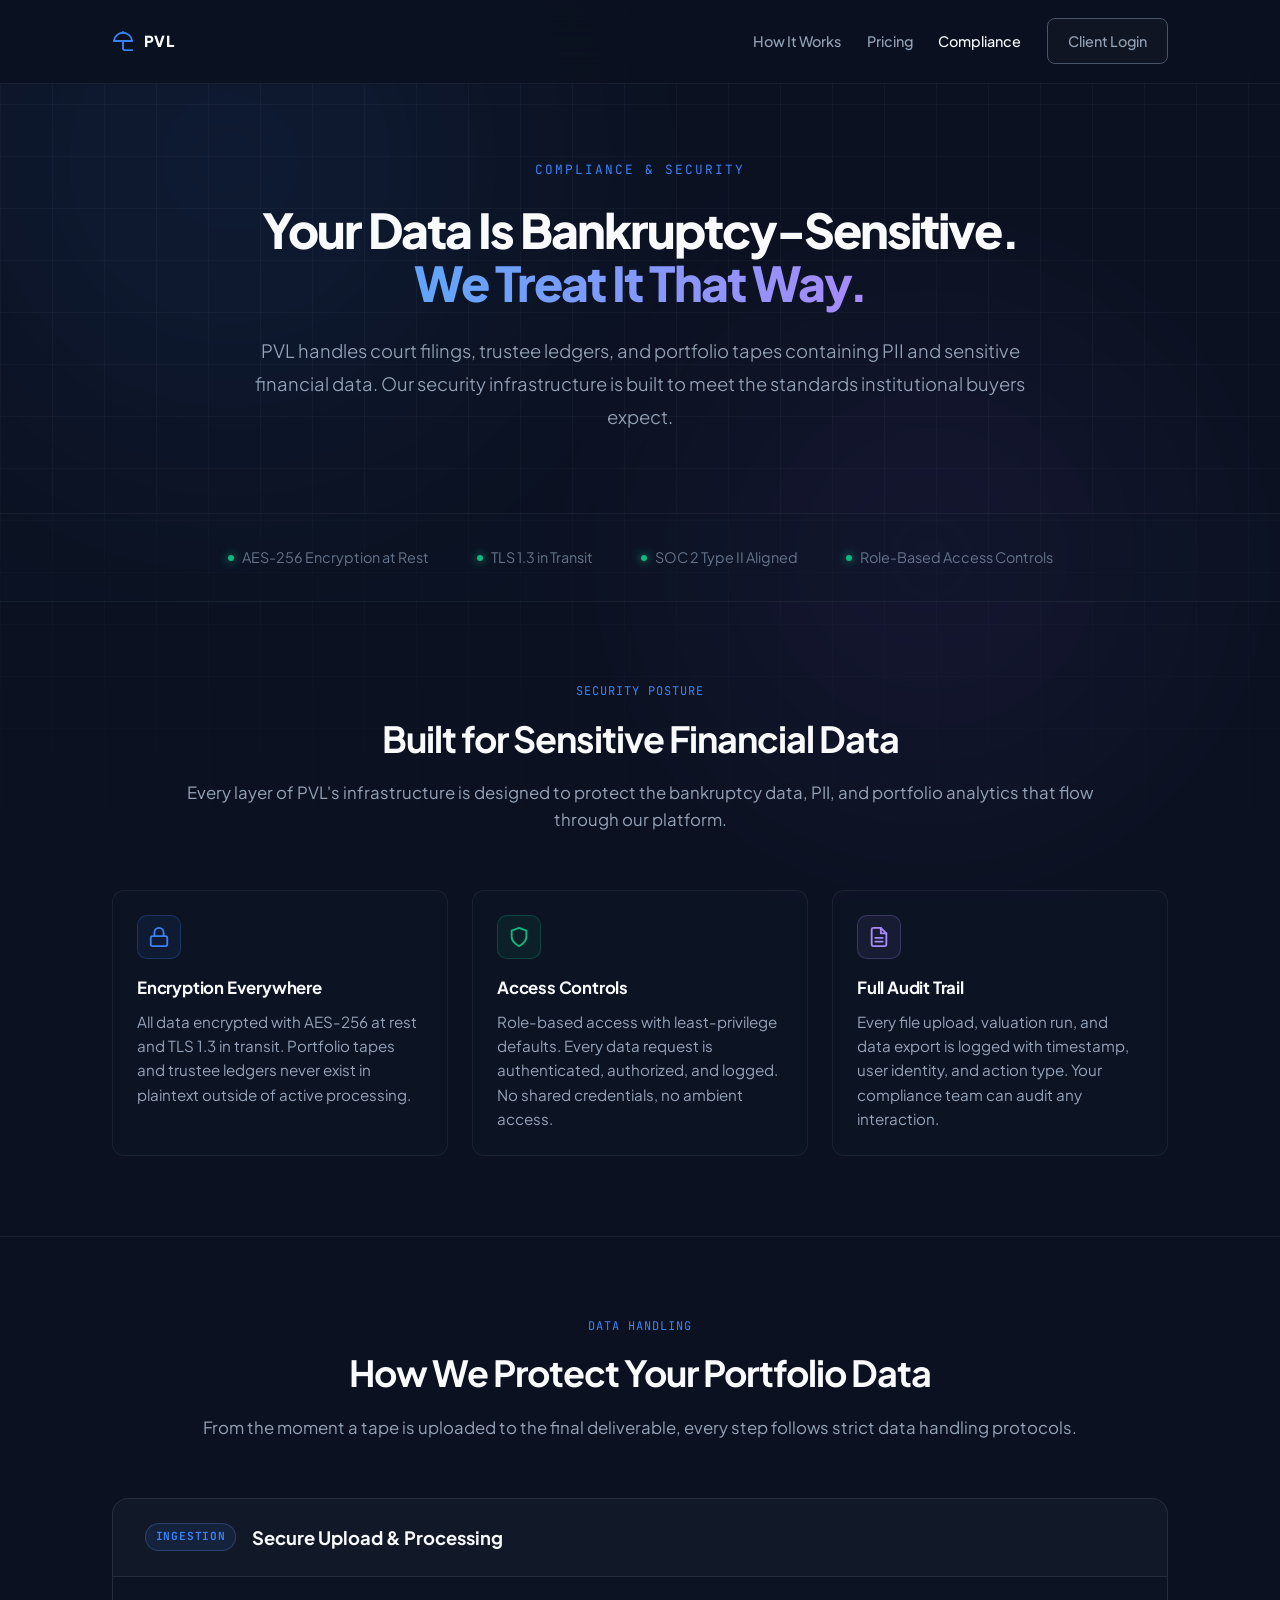
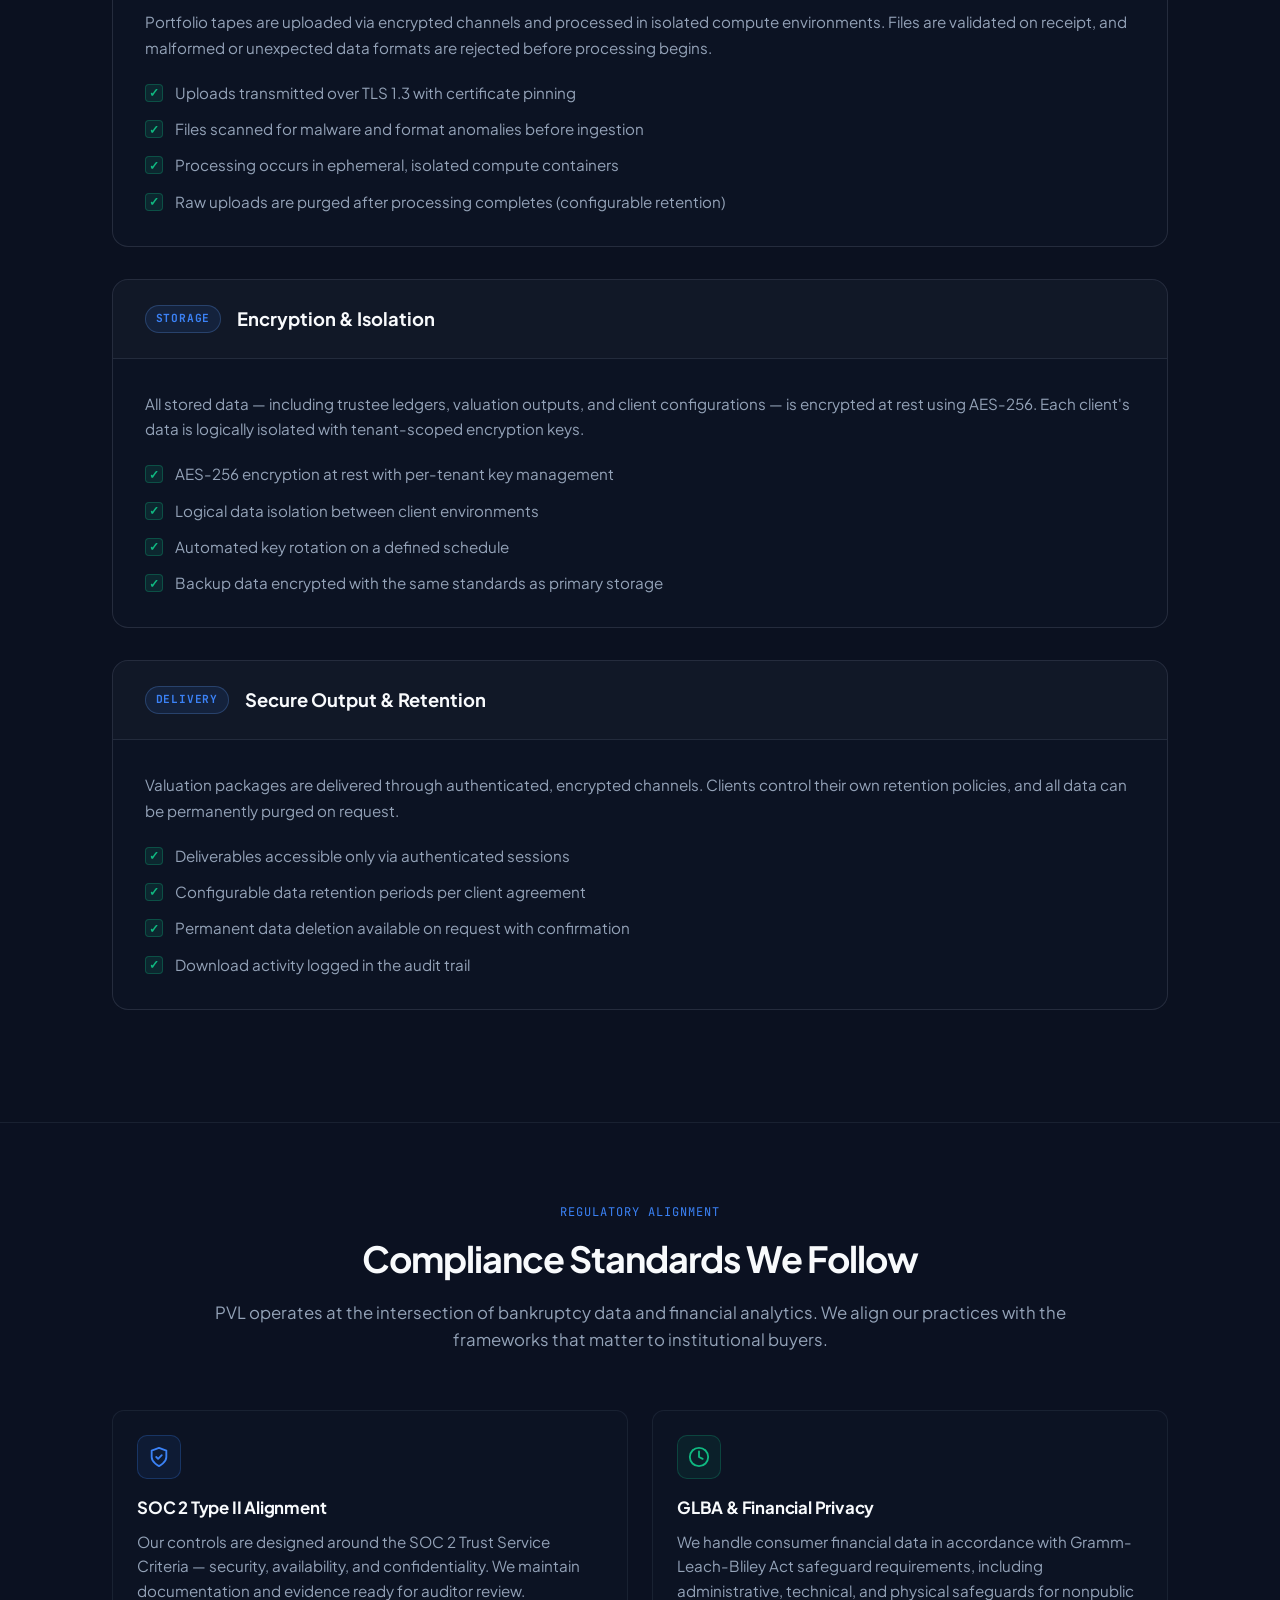
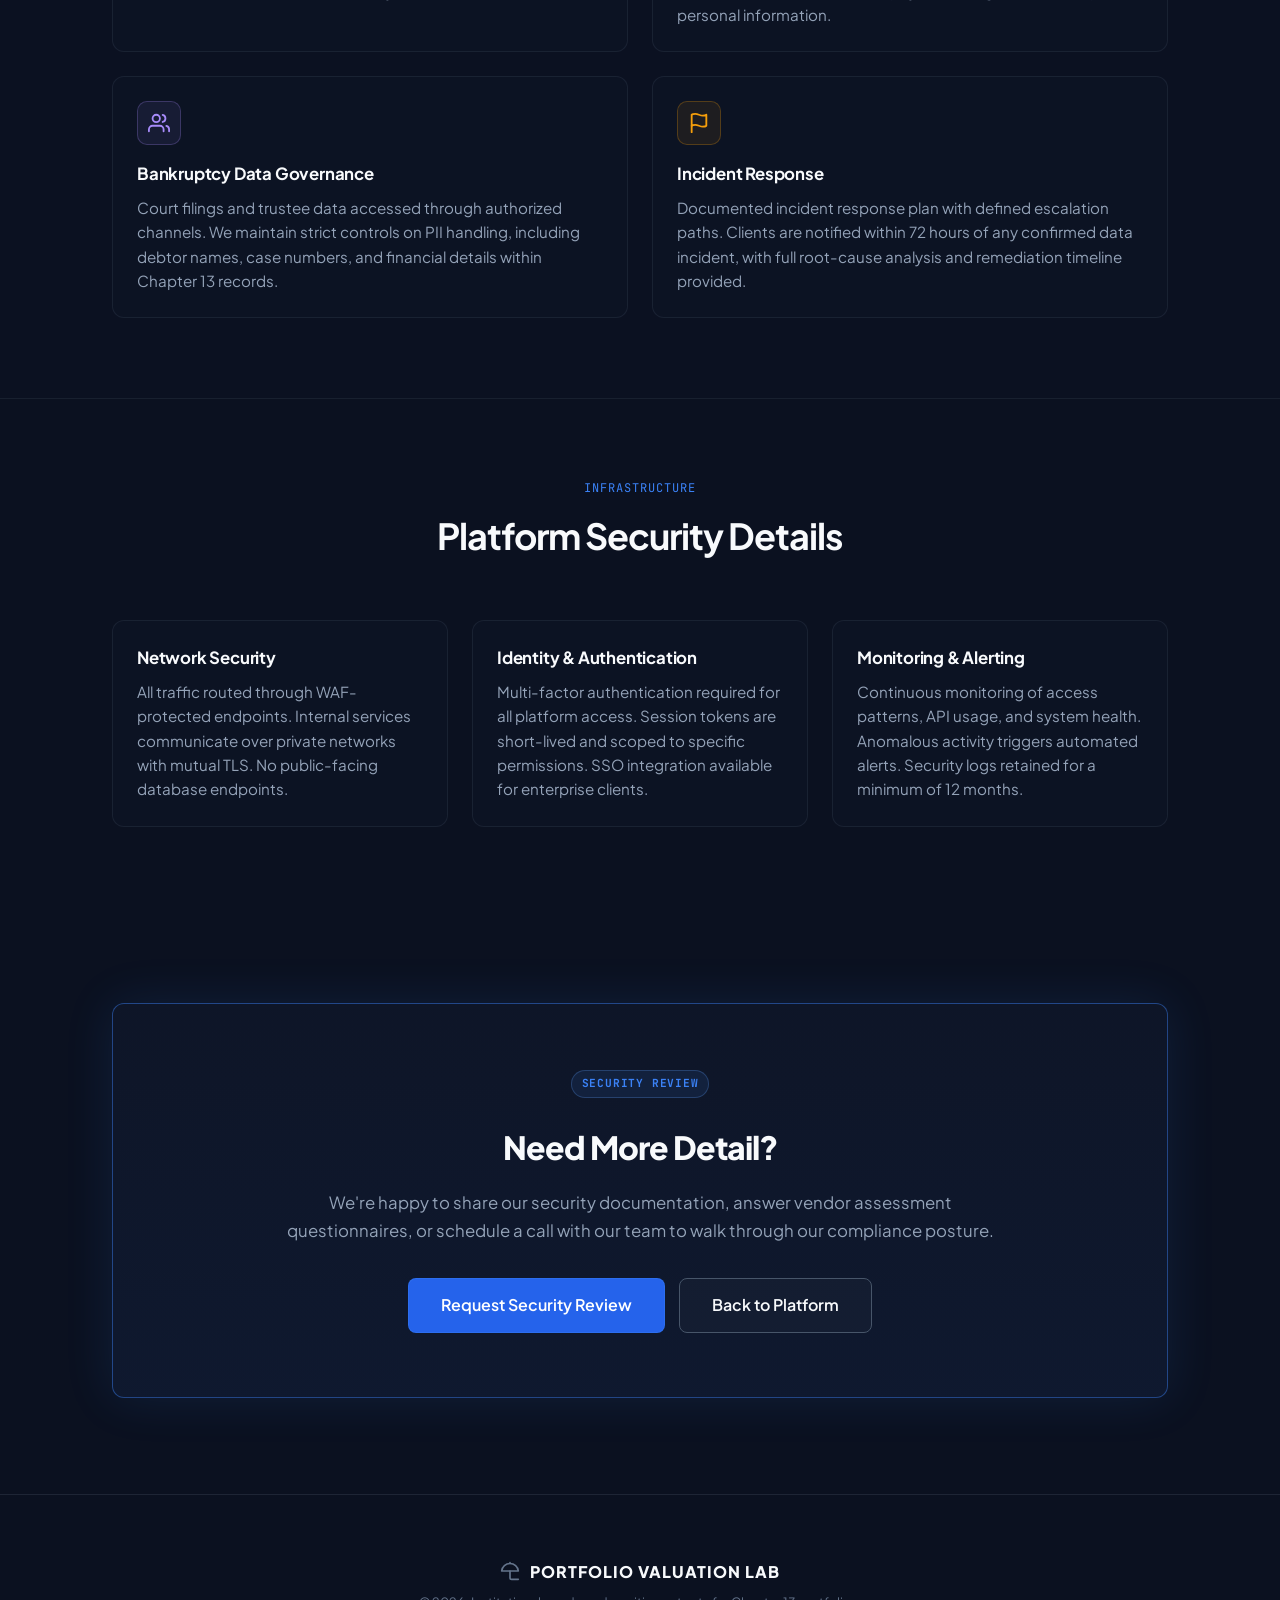
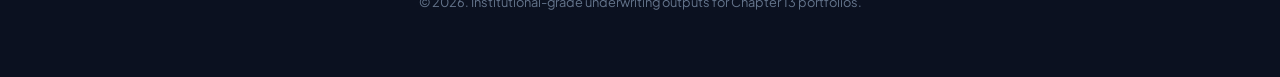
==== compliance.html @ bf508067 "Update hero to premium underwriting focus and add compliance page Rewrote hero language to emphasize" ====
<!DOCTYPE html>
<html lang="en">
<head>
  <meta charset="UTF-8" />
  <meta name="viewport" content="width=device-width, initial-scale=1.0" />
  <title>Compliance & Security | Portfolio Valuation Lab</title>
  <meta name="description" content="PVL's compliance and security practices — encryption, access controls, audit trails, and regulatory alignment for handling sensitive Chapter 13 bankruptcy data." />

  <link rel="icon" type="image/svg+xml" href="data:image/svg+xml,<svg xmlns='http://www.w3.org/2000/svg' viewBox='0 0 24 24' fill='none' stroke='%233B82F6' stroke-width='2' stroke-linecap='round' stroke-linejoin='round'><path d='M22 12a10.06 10.06 0 0 0-20 0Z'/><path d='M12 12v8a2 2 0 0 0 2 2H22'/><path d='M12 2v1'/></svg>">

  <link rel="preconnect" href="https://fonts.googleapis.com">
  <link rel="preconnect" href="https://fonts.gstatic.com" crossorigin>
  <link href="https://fonts.googleapis.com/css2?family=Plus+Jakarta+Sans:wght@300;400;500;600;700;800&family=JetBrains+Mono:wght@400;700&display=swap" rel="stylesheet">

  <style>
    :root {
      --bg-deep: #0B1120;
      --bg-surface: #0f172a;
      --bg-surface-2: #101b33;
      --border: #334155;
      --border-light: #475569;

      --text-main: #F8FAFC;
      --text-muted: #94A3B8;
      --text-dim: #64748B;

      --brand-blue: #2563EB;
      --brand-glow: #3B82F6;

      --check-green: #10B981;
      --amber: #F59E0B;
      --red: #EF4444;
      --violet: #A78BFA;
    }

    * { margin: 0; padding: 0; box-sizing: border-box; }
    html { scroll-behavior: smooth; }
    body {
      font-family: 'Plus Jakarta Sans', sans-serif;
      color: var(--text-main);
      line-height: 1.6;
      background-color: var(--bg-deep);
      -webkit-font-smoothing: antialiased;
      overflow-x: hidden;
    }

    .mono { font-family: 'JetBrains Mono', monospace; }
    .container { max-width: 1120px; margin: 0 auto; padding: 0 2rem; position: relative; }
    .muted { color: var(--text-muted); }
    .dim { color: var(--text-dim); }

    /* --- NEON CHROME BACKGROUND --- */
    .neon-bg-container {
      position: fixed;
      inset: 0;
      z-index: -1;
      overflow: hidden;
      pointer-events: none;
      background: var(--bg-deep);
    }
    .grid-overlay {
      position: absolute;
      inset: 0;
      background-image:
        linear-gradient(rgba(255, 255, 255, 0.03) 1px, transparent 1px),
        linear-gradient(90deg, rgba(255, 255, 255, 0.03) 1px, transparent 1px);
      background-size: 52px 52px;
      mask-image: linear-gradient(to bottom, black 45%, transparent 100%);
    }
    .neon-glow-1 {
      position: absolute;
      left: 18%;
      top: 18%;
      height: 54rem;
      width: 54rem;
      transform: translate(-50%, -50%);
      border-radius: 100%;
      filter: blur(120px);
      opacity: 0.12;
      background: radial-gradient(circle, #3B82F6, transparent 70%);
    }
    .neon-glow-2 {
      position: absolute;
      right: 10%;
      top: 62%;
      height: 46rem;
      width: 46rem;
      transform: translate(20%, -50%);
      border-radius: 100%;
      filter: blur(110px);
      opacity: 0.10;
      background: radial-gradient(circle, #8B5CF6, transparent 70%);
    }

    /* --- NAV --- */
    nav {
      position: fixed;
      top: 0;
      width: 100%;
      background: rgba(11, 17, 32, 0.95);
      backdrop-filter: blur(20px);
      z-index: 1000;
      padding: 1.15rem 0;
      border-bottom: 1px solid rgba(255,255,255,0.06);
    }
    .nav-flex { display: flex; justify-content: space-between; align-items: center; gap: 1.5rem; }
    .logo {
      font-weight: 800;
      font-size: 0.95rem;
      letter-spacing: 0.5px;
      text-transform: uppercase;
      color: var(--text-main);
      display: flex;
      align-items: center;
      gap: 0.6rem;
      text-decoration: none;
    }
    .logo svg { stroke: var(--brand-glow); width: 22px; height: 22px; }

    .pill {
      font-size: 0.7rem;
      font-weight: 700;
      letter-spacing: 0.8px;
      text-transform: uppercase;
      padding: 0.25rem 0.6rem;
      border-radius: 999px;
      border: 1px solid rgba(96,165,250,0.25);
      background: rgba(59,130,246,0.10);
      color: var(--brand-glow);
      font-family: 'JetBrains Mono', monospace;
    }
    .nav-links { display: flex; gap: 1.6rem; align-items: center; }
    .nav-links a {
      text-decoration: none;
      color: var(--text-muted);
      font-weight: 500;
      font-size: 0.9rem;
      transition: 0.2s;
    }
    .nav-links a:hover { color: var(--text-main); }
    .nav-links a.active { color: var(--text-main); }

    .mobile-menu-btn {
      display: none;
      background: none;
      border: none;
      color: var(--text-main);
      cursor: pointer;
      padding: 0.5rem;
    }

    .btn-outline, .btn-primary {
      padding: 0.65rem 1.25rem;
      border-radius: 8px;
      text-decoration: none;
      font-weight: 600;
      font-size: 0.85rem;
      transition: 0.25s ease;
      display: inline-flex;
      align-items: center;
      gap: 0.6rem;
      white-space: nowrap;
    }
    .btn-outline {
      border: 1px solid var(--border-light);
      color: var(--text-main);
      background: rgba(255,255,255,0.02);
    }
    .btn-outline:hover {
      border-color: var(--brand-blue);
      background: rgba(59, 130, 246, 0.10);
      box-shadow: 0 0 0 4px rgba(59,130,246,0.06);
    }
    .btn-primary {
      background: linear-gradient(to right, var(--brand-blue), #2563EB);
      color: white;
      border: 1px solid rgba(59,130,246,0.35);
    }
    .btn-primary:hover {
      box-shadow: 0 0 24px rgba(59, 130, 246, 0.25);
      transform: translateY(-1px);
    }

    /* --- PAGE HERO --- */
    .page-hero {
      padding: 10rem 0 5rem;
      text-align: center;
    }
    .page-hero h1 {
      font-size: 3rem;
      font-weight: 800;
      letter-spacing: -2px;
      line-height: 1.1;
      margin-bottom: 1.5rem;
      color: var(--text-main);
    }
    .page-hero h1 span {
      background: linear-gradient(to right, #60A5FA, #A78BFA);
      -webkit-background-clip: text;
      -webkit-text-fill-color: transparent;
    }
    .page-hero p {
      font-size: 1.15rem;
      color: var(--text-muted);
      max-width: 62ch;
      margin: 0 auto;
      font-weight: 350;
      line-height: 1.8;
    }

    /* --- SECTIONS --- */
    section { padding: 5rem 0; }
    .section-header { text-align: center; margin-bottom: 3.5rem; }
    .section-header h2 {
      font-size: 2.25rem;
      font-weight: 700;
      letter-spacing: -1px;
      margin-bottom: 0.8rem;
      color: var(--text-main);
    }
    .subtitle { color: var(--text-muted); font-size: 1.05rem; max-width: 78ch; margin: 0 auto; }

    .grid-3 { display: grid; grid-template-columns: repeat(3, 1fr); gap: 1.5rem; }
    .grid-2 { display: grid; grid-template-columns: repeat(2, 1fr); gap: 1.5rem; }

    .card {
      background: rgba(15, 23, 42, 0.4);
      border: 1px solid rgba(148,163,184,0.1);
      border-radius: 12px;
      padding: 1.5rem;
      transition: all 0.3s cubic-bezier(0.4, 0, 0.2, 1);
    }
    .card:hover {
      transform: translateY(-4px);
      background: rgba(15, 23, 42, 0.8);
      border-color: rgba(96,165,250,0.5);
      box-shadow: 0 0 0 1px rgba(96,165,250,0.1), 0 20px 40px -15px rgba(0,0,0,0.7);
    }
    .card h3 {
      font-size: 1.05rem;
      font-weight: 700;
      letter-spacing: -0.2px;
      margin-bottom: 0.5rem;
    }
    .card p { color: var(--text-muted); font-size: 0.95rem; }

    .card-icon {
      width: 44px;
      height: 44px;
      border-radius: 10px;
      display: inline-flex;
      align-items: center;
      justify-content: center;
      margin-bottom: 1rem;
      border: 1px solid rgba(59,130,246,0.25);
      background: rgba(59,130,246,0.08);
      color: var(--brand-glow);
    }
    .card-icon.green {
      border-color: rgba(16,185,129,0.25);
      background: rgba(16,185,129,0.08);
      color: var(--check-green);
    }
    .card-icon.violet {
      border-color: rgba(167,139,250,0.25);
      background: rgba(167,139,250,0.08);
      color: var(--violet);
    }
    .card-icon.amber {
      border-color: rgba(245,158,11,0.25);
      background: rgba(245,158,11,0.08);
      color: var(--amber);
    }

    /* --- DETAIL SECTIONS --- */
    .detail-block {
      border: 1px solid rgba(148,163,184,0.18);
      border-radius: 16px;
      overflow: hidden;
      background: rgba(15,23,42,0.40);
      margin-bottom: 2rem;
    }
    .detail-header {
      padding: 1.5rem 2rem;
      border-bottom: 1px solid rgba(148,163,184,0.14);
      background: rgba(255,255,255,0.02);
      display: flex;
      align-items: center;
      gap: 1rem;
    }
    .detail-header h3 {
      font-size: 1.15rem;
      font-weight: 700;
    }
    .detail-body {
      padding: 2rem;
    }
    .detail-body p {
      color: var(--text-muted);
      font-size: 0.95rem;
      line-height: 1.7;
      margin-bottom: 1.25rem;
    }
    .detail-body p:last-child { margin-bottom: 0; }

    .checklist {
      list-style: none;
      display: grid;
      gap: 0.75rem;
    }
    .checklist li {
      display: flex;
      gap: 0.75rem;
      align-items: flex-start;
      color: var(--text-muted);
      font-size: 0.95rem;
      line-height: 1.6;
    }
    .tick {
      width: 18px; height: 18px; border-radius: 4px;
      background: rgba(16,185,129,0.12);
      border: 1px solid rgba(16,185,129,0.28);
      color: var(--check-green);
      display: inline-flex; align-items: center; justify-content: center;
      font-weight: 900;
      flex: 0 0 auto;
      margin-top: 3px;
      font-size: 0.75rem;
    }

    /* --- CTA BANNER --- */
    .cta-banner {
      text-align: center;
      padding: 4rem 2rem;
      background: linear-gradient(to bottom, rgba(15,23,42,0.8), rgba(16,27,51,0.8));
      border: 1px solid rgba(59,130,246,0.45);
      border-radius: 12px;
      box-shadow: 0 0 50px rgba(59, 130, 246, 0.12);
    }
    .cta-banner h2 {
      font-size: 2rem;
      font-weight: 800;
      letter-spacing: -1px;
      margin-bottom: 1rem;
    }
    .cta-banner p {
      color: var(--text-muted);
      max-width: 60ch;
      margin: 0 auto 2rem;
      font-size: 1.05rem;
      line-height: 1.7;
    }

    /* --- FOOTER --- */
    footer {
      padding: 4rem 0;
      text-align: center;
      border-top: 1px solid rgba(148,163,184,0.14);
      color: var(--text-dim);
    }

    /* --- RESPONSIVE --- */
    @media (max-width: 980px) {
      .mobile-menu-btn { display: block; }
      .nav-links {
        display: none;
        position: absolute;
        top: 100%;
        left: 0;
        width: 100%;
        background: rgba(11, 17, 32, 0.98);
        backdrop-filter: blur(20px);
        border-bottom: 1px solid rgba(255,255,255,0.06);
        flex-direction: column;
        padding: 1.5rem 2rem;
        gap: 1.5rem;
        align-items: flex-start;
      }
      .nav-links.active { display: flex; }
      .grid-3 { grid-template-columns: 1fr; }
      .grid-2 { grid-template-columns: 1fr; }
    }

    @media (max-width: 600px) {
      .page-hero { padding-top: 8.5rem; }
      .page-hero h1 { font-size: 2.25rem; }
      .container { padding: 0 1.5rem; }
      .detail-body { padding: 1.5rem; }
      .detail-header { padding: 1.25rem 1.5rem; }
    }
  </style>
</head>

<body>
  <div class="neon-bg-container">
    <div class="grid-overlay"></div>
    <div class="neon-glow-1"></div>
    <div class="neon-glow-2"></div>
  </div>

  <nav>
    <div class="container nav-flex">
      <a href="index.html" class="logo">
        <svg xmlns="http://www.w3.org/2000/svg" width="24" height="24" viewBox="0 0 24 24" fill="none" stroke="currentColor" stroke-width="2" stroke-linecap="round" stroke-linejoin="round"><path d="M22 12a10.06 10.06 0 0 0-20 0Z"/><path d="M12 12v8a2 2 0 0 0 2 2H22"/><path d="M12 2v1"/></svg>
        PVL
      </a>

      <button class="mobile-menu-btn" aria-label="Toggle menu">
        <svg xmlns="http://www.w3.org/2000/svg" width="24" height="24" viewBox="0 0 24 24" fill="none" stroke="currentColor" stroke-width="2" stroke-linecap="round" stroke-linejoin="round"><line x1="3" y1="12" x2="21" y2="12"></line><line x1="3" y1="6" x2="21" y2="6"></line><line x1="3" y1="18" x2="21" y2="18"></line></svg>
      </button>

      <div class="nav-links">
        <a href="index.html#how">How It Works</a>
        <a href="index.html#pricing">Pricing</a>
        <a href="compliance.html" class="active">Compliance</a>
        <a href="#" class="btn-outline">Client Login</a>
      </div>
    </div>
  </nav>

  <section class="page-hero">
    <div class="container">
      <div class="mono" style="color: var(--brand-glow); font-size: 0.8rem; letter-spacing: 2px; margin-bottom: 1.5rem; text-transform: uppercase;">
        Compliance & Security
      </div>
      <h1>Your Data Is Bankruptcy-Sensitive.<br><span>We Treat It That Way.</span></h1>
      <p>
        PVL handles court filings, trustee ledgers, and portfolio tapes containing PII and sensitive financial data. Our security infrastructure is built to meet the standards institutional buyers expect.
      </p>
    </div>
  </section>

  <div style="border-top: 1px solid rgba(255,255,255,0.05); border-bottom: 1px solid rgba(255,255,255,0.05); background: rgba(15,23,42,0.3); padding: 2rem 0;">
    <div class="container" style="display: flex; justify-content: center; gap: 3rem; flex-wrap: wrap; color: var(--text-dim); font-size: 0.9rem;">
      <div style="display: inline-flex; gap: 0.5rem; align-items: center;">
        <div style="width:6px;height:6px;border-radius:50%;background:var(--check-green);box-shadow:0 0 10px var(--check-green);"></div>
        AES-256 Encryption at Rest
      </div>
      <div style="display: inline-flex; gap: 0.5rem; align-items: center;">
        <div style="width:6px;height:6px;border-radius:50%;background:var(--check-green);box-shadow:0 0 10px var(--check-green);"></div>
        TLS 1.3 in Transit
      </div>
      <div style="display: inline-flex; gap: 0.5rem; align-items: center;">
        <div style="width:6px;height:6px;border-radius:50%;background:var(--check-green);box-shadow:0 0 10px var(--check-green);"></div>
        SOC 2 Type II Aligned
      </div>
      <div style="display: inline-flex; gap: 0.5rem; align-items: center;">
        <div style="width:6px;height:6px;border-radius:50%;background:var(--check-green);box-shadow:0 0 10px var(--check-green);"></div>
        Role-Based Access Controls
      </div>
    </div>
  </div>

  <!-- Security Overview Cards -->
  <section id="overview">
    <div class="container">
      <div class="section-header">
        <div class="mono" style="color:var(--brand-glow); font-size:0.75rem; text-transform:uppercase; letter-spacing:1px; margin-bottom:0.5rem;">Security Posture</div>
        <h2>Built for Sensitive Financial Data</h2>
        <p class="subtitle">Every layer of PVL's infrastructure is designed to protect the bankruptcy data, PII, and portfolio analytics that flow through our platform.</p>
      </div>

      <div class="grid-3">
        <div class="card">
          <div class="card-icon">
            <svg xmlns="http://www.w3.org/2000/svg" width="22" height="22" viewBox="0 0 24 24" fill="none" stroke="currentColor" stroke-width="2" stroke-linecap="round" stroke-linejoin="round"><rect x="3" y="11" width="18" height="11" rx="2" ry="2"></rect><path d="M7 11V7a5 5 0 0 1 10 0v4"></path></svg>
          </div>
          <h3>Encryption Everywhere</h3>
          <p>All data encrypted with AES-256 at rest and TLS 1.3 in transit. Portfolio tapes and trustee ledgers never exist in plaintext outside of active processing.</p>
        </div>

        <div class="card">
          <div class="card-icon green">
            <svg xmlns="http://www.w3.org/2000/svg" width="22" height="22" viewBox="0 0 24 24" fill="none" stroke="currentColor" stroke-width="2" stroke-linecap="round" stroke-linejoin="round"><path d="M12 22s8-4 8-10V5l-8-3-8 3v7c0 6 8 10 8 10z"></path></svg>
          </div>
          <h3>Access Controls</h3>
          <p>Role-based access with least-privilege defaults. Every data request is authenticated, authorized, and logged. No shared credentials, no ambient access.</p>
        </div>

        <div class="card">
          <div class="card-icon violet">
            <svg xmlns="http://www.w3.org/2000/svg" width="22" height="22" viewBox="0 0 24 24" fill="none" stroke="currentColor" stroke-width="2" stroke-linecap="round" stroke-linejoin="round"><path d="M14 2H6a2 2 0 0 0-2 2v16a2 2 0 0 0 2 2h12a2 2 0 0 0 2-2V8z"></path><polyline points="14 2 14 8 20 8"></polyline><line x1="16" y1="13" x2="8" y2="13"></line><line x1="16" y1="17" x2="8" y2="17"></line></svg>
          </div>
          <h3>Full Audit Trail</h3>
          <p>Every file upload, valuation run, and data export is logged with timestamp, user identity, and action type. Your compliance team can audit any interaction.</p>
        </div>
      </div>
    </div>
  </section>

  <!-- Data Handling -->
  <section id="data-handling" style="border-top: 1px solid rgba(148,163,184,0.1);">
    <div class="container">
      <div class="section-header">
        <div class="mono" style="color:var(--brand-glow); font-size:0.75rem; text-transform:uppercase; letter-spacing:1px; margin-bottom:0.5rem;">Data Handling</div>
        <h2>How We Protect Your Portfolio Data</h2>
        <p class="subtitle">From the moment a tape is uploaded to the final deliverable, every step follows strict data handling protocols.</p>
      </div>

      <div class="detail-block">
        <div class="detail-header">
          <span class="pill">Ingestion</span>
          <h3>Secure Upload & Processing</h3>
        </div>
        <div class="detail-body">
          <p>Portfolio tapes are uploaded via encrypted channels and processed in isolated compute environments. Files are validated on receipt, and malformed or unexpected data formats are rejected before processing begins.</p>
          <ul class="checklist">
            <li><span class="tick">&#10003;</span> Uploads transmitted over TLS 1.3 with certificate pinning</li>
            <li><span class="tick">&#10003;</span> Files scanned for malware and format anomalies before ingestion</li>
            <li><span class="tick">&#10003;</span> Processing occurs in ephemeral, isolated compute containers</li>
            <li><span class="tick">&#10003;</span> Raw uploads are purged after processing completes (configurable retention)</li>
          </ul>
        </div>
      </div>

      <div class="detail-block">
        <div class="detail-header">
          <span class="pill">Storage</span>
          <h3>Encryption & Isolation</h3>
        </div>
        <div class="detail-body">
          <p>All stored data — including trustee ledgers, valuation outputs, and client configurations — is encrypted at rest using AES-256. Each client's data is logically isolated with tenant-scoped encryption keys.</p>
          <ul class="checklist">
            <li><span class="tick">&#10003;</span> AES-256 encryption at rest with per-tenant key management</li>
            <li><span class="tick">&#10003;</span> Logical data isolation between client environments</li>
            <li><span class="tick">&#10003;</span> Automated key rotation on a defined schedule</li>
            <li><span class="tick">&#10003;</span> Backup data encrypted with the same standards as primary storage</li>
          </ul>
        </div>
      </div>

      <div class="detail-block">
        <div class="detail-header">
          <span class="pill">Delivery</span>
          <h3>Secure Output & Retention</h3>
        </div>
        <div class="detail-body">
          <p>Valuation packages are delivered through authenticated, encrypted channels. Clients control their own retention policies, and all data can be permanently purged on request.</p>
          <ul class="checklist">
            <li><span class="tick">&#10003;</span> Deliverables accessible only via authenticated sessions</li>
            <li><span class="tick">&#10003;</span> Configurable data retention periods per client agreement</li>
            <li><span class="tick">&#10003;</span> Permanent data deletion available on request with confirmation</li>
            <li><span class="tick">&#10003;</span> Download activity logged in the audit trail</li>
          </ul>
        </div>
      </div>
    </div>
  </section>

  <!-- Regulatory Compliance -->
  <section id="regulatory" style="border-top: 1px solid rgba(148,163,184,0.1); background: rgba(15,23,42,0.2);">
    <div class="container">
      <div class="section-header">
        <div class="mono" style="color:var(--brand-glow); font-size:0.75rem; text-transform:uppercase; letter-spacing:1px; margin-bottom:0.5rem;">Regulatory Alignment</div>
        <h2>Compliance Standards We Follow</h2>
        <p class="subtitle">PVL operates at the intersection of bankruptcy data and financial analytics. We align our practices with the frameworks that matter to institutional buyers.</p>
      </div>

      <div class="grid-2">
        <div class="card">
          <div class="card-icon">
            <svg xmlns="http://www.w3.org/2000/svg" width="22" height="22" viewBox="0 0 24 24" fill="none" stroke="currentColor" stroke-width="2" stroke-linecap="round" stroke-linejoin="round"><path d="M12 22s8-4 8-10V5l-8-3-8 3v7c0 6 8 10 8 10z"></path><polyline points="9 12 11 14 15 10"></polyline></svg>
          </div>
          <h3>SOC 2 Type II Alignment</h3>
          <p>Our controls are designed around the SOC 2 Trust Service Criteria — security, availability, and confidentiality. We maintain documentation and evidence ready for auditor review.</p>
        </div>

        <div class="card">
          <div class="card-icon green">
            <svg xmlns="http://www.w3.org/2000/svg" width="22" height="22" viewBox="0 0 24 24" fill="none" stroke="currentColor" stroke-width="2" stroke-linecap="round" stroke-linejoin="round"><circle cx="12" cy="12" r="10"></circle><path d="M12 6v6l4 2"></path></svg>
          </div>
          <h3>GLBA & Financial Privacy</h3>
          <p>We handle consumer financial data in accordance with Gramm-Leach-Bliley Act safeguard requirements, including administrative, technical, and physical safeguards for nonpublic personal information.</p>
        </div>

        <div class="card">
          <div class="card-icon violet">
            <svg xmlns="http://www.w3.org/2000/svg" width="22" height="22" viewBox="0 0 24 24" fill="none" stroke="currentColor" stroke-width="2" stroke-linecap="round" stroke-linejoin="round"><path d="M17 21v-2a4 4 0 0 0-4-4H5a4 4 0 0 0-4 4v2"></path><circle cx="9" cy="7" r="4"></circle><path d="M23 21v-2a4 4 0 0 0-3-3.87"></path><path d="M16 3.13a4 4 0 0 1 0 7.75"></path></svg>
          </div>
          <h3>Bankruptcy Data Governance</h3>
          <p>Court filings and trustee data accessed through authorized channels. We maintain strict controls on PII handling, including debtor names, case numbers, and financial details within Chapter 13 records.</p>
        </div>

        <div class="card">
          <div class="card-icon amber">
            <svg xmlns="http://www.w3.org/2000/svg" width="22" height="22" viewBox="0 0 24 24" fill="none" stroke="currentColor" stroke-width="2" stroke-linecap="round" stroke-linejoin="round"><path d="M4 15s1-1 4-1 5 2 8 2 4-1 4-1V3s-1 1-4 1-5-2-8-2-4 1-4 1z"></path><line x1="4" y1="22" x2="4" y2="15"></line></svg>
          </div>
          <h3>Incident Response</h3>
          <p>Documented incident response plan with defined escalation paths. Clients are notified within 72 hours of any confirmed data incident, with full root-cause analysis and remediation timeline provided.</p>
        </div>
      </div>
    </div>
  </section>

  <!-- Infrastructure -->
  <section id="infrastructure" style="border-top: 1px solid rgba(148,163,184,0.1);">
    <div class="container">
      <div class="section-header">
        <div class="mono" style="color:var(--brand-glow); font-size:0.75rem; text-transform:uppercase; letter-spacing:1px; margin-bottom:0.5rem;">Infrastructure</div>
        <h2>Platform Security Details</h2>
      </div>

      <div class="grid-3">
        <div class="card">
          <h3>Network Security</h3>
          <p>All traffic routed through WAF-protected endpoints. Internal services communicate over private networks with mutual TLS. No public-facing database endpoints.</p>
        </div>

        <div class="card">
          <h3>Identity & Authentication</h3>
          <p>Multi-factor authentication required for all platform access. Session tokens are short-lived and scoped to specific permissions. SSO integration available for enterprise clients.</p>
        </div>

        <div class="card">
          <h3>Monitoring & Alerting</h3>
          <p>Continuous monitoring of access patterns, API usage, and system health. Anomalous activity triggers automated alerts. Security logs retained for a minimum of 12 months.</p>
        </div>
      </div>
    </div>
  </section>

  <!-- CTA -->
  <section style="padding: 6rem 0;">
    <div class="container">
      <div class="cta-banner">
        <div class="pill" style="display:inline-block; margin-bottom:1.5rem;">Security Review</div>
        <h2>Need More Detail?</h2>
        <p>
          We're happy to share our security documentation, answer vendor assessment questionnaires, or schedule a call with our team to walk through our compliance posture.
        </p>
        <div style="display:flex; gap:0.9rem; justify-content:center; flex-wrap:wrap;">
          <a href="index.html#pilot" class="btn-primary" style="padding: 0.85rem 2rem; font-size: 1rem;">Request Security Review</a>
          <a href="index.html" class="btn-outline" style="padding: 0.85rem 2rem; font-size: 1rem;">Back to Platform</a>
        </div>
      </div>
    </div>
  </section>

  <footer>
    <div class="container">
      <div style="display:flex; justify-content:center; align-items:center; gap:0.6rem; color:var(--text-main); font-weight:800; text-transform:uppercase; letter-spacing:1px; margin-bottom:0.5rem;">
        <svg xmlns="http://www.w3.org/2000/svg" width="20" height="20" viewBox="0 0 24 24" fill="none" stroke="currentColor" stroke-width="2" stroke-linecap="round" stroke-linejoin="round" style="stroke:var(--text-dim);"><path d="M22 12a10.06 10.06 0 0 0-20 0Z"/><path d="M12 12v8a2 2 0 0 0 2 2H22"/><path d="M12 2v1"/></svg>
        Portfolio Valuation Lab
      </div>
      <p style="margin-top:0.5rem; font-size:0.8rem;">
        &copy; 2026. Institutional-grade underwriting outputs for Chapter 13 portfolios.
      </p>
    </div>
  </footer>

  <script>
    const menuBtn = document.querySelector('.mobile-menu-btn');
    const navLinks = document.querySelector('.nav-links');

    menuBtn.addEventListener('click', () => {
      navLinks.classList.toggle('active');
    });

    document.querySelectorAll('.nav-links a').forEach(link => {
      link.addEventListener('click', () => {
        navLinks.classList.remove('active');
      });
    });
  </script>
</body>
</html>
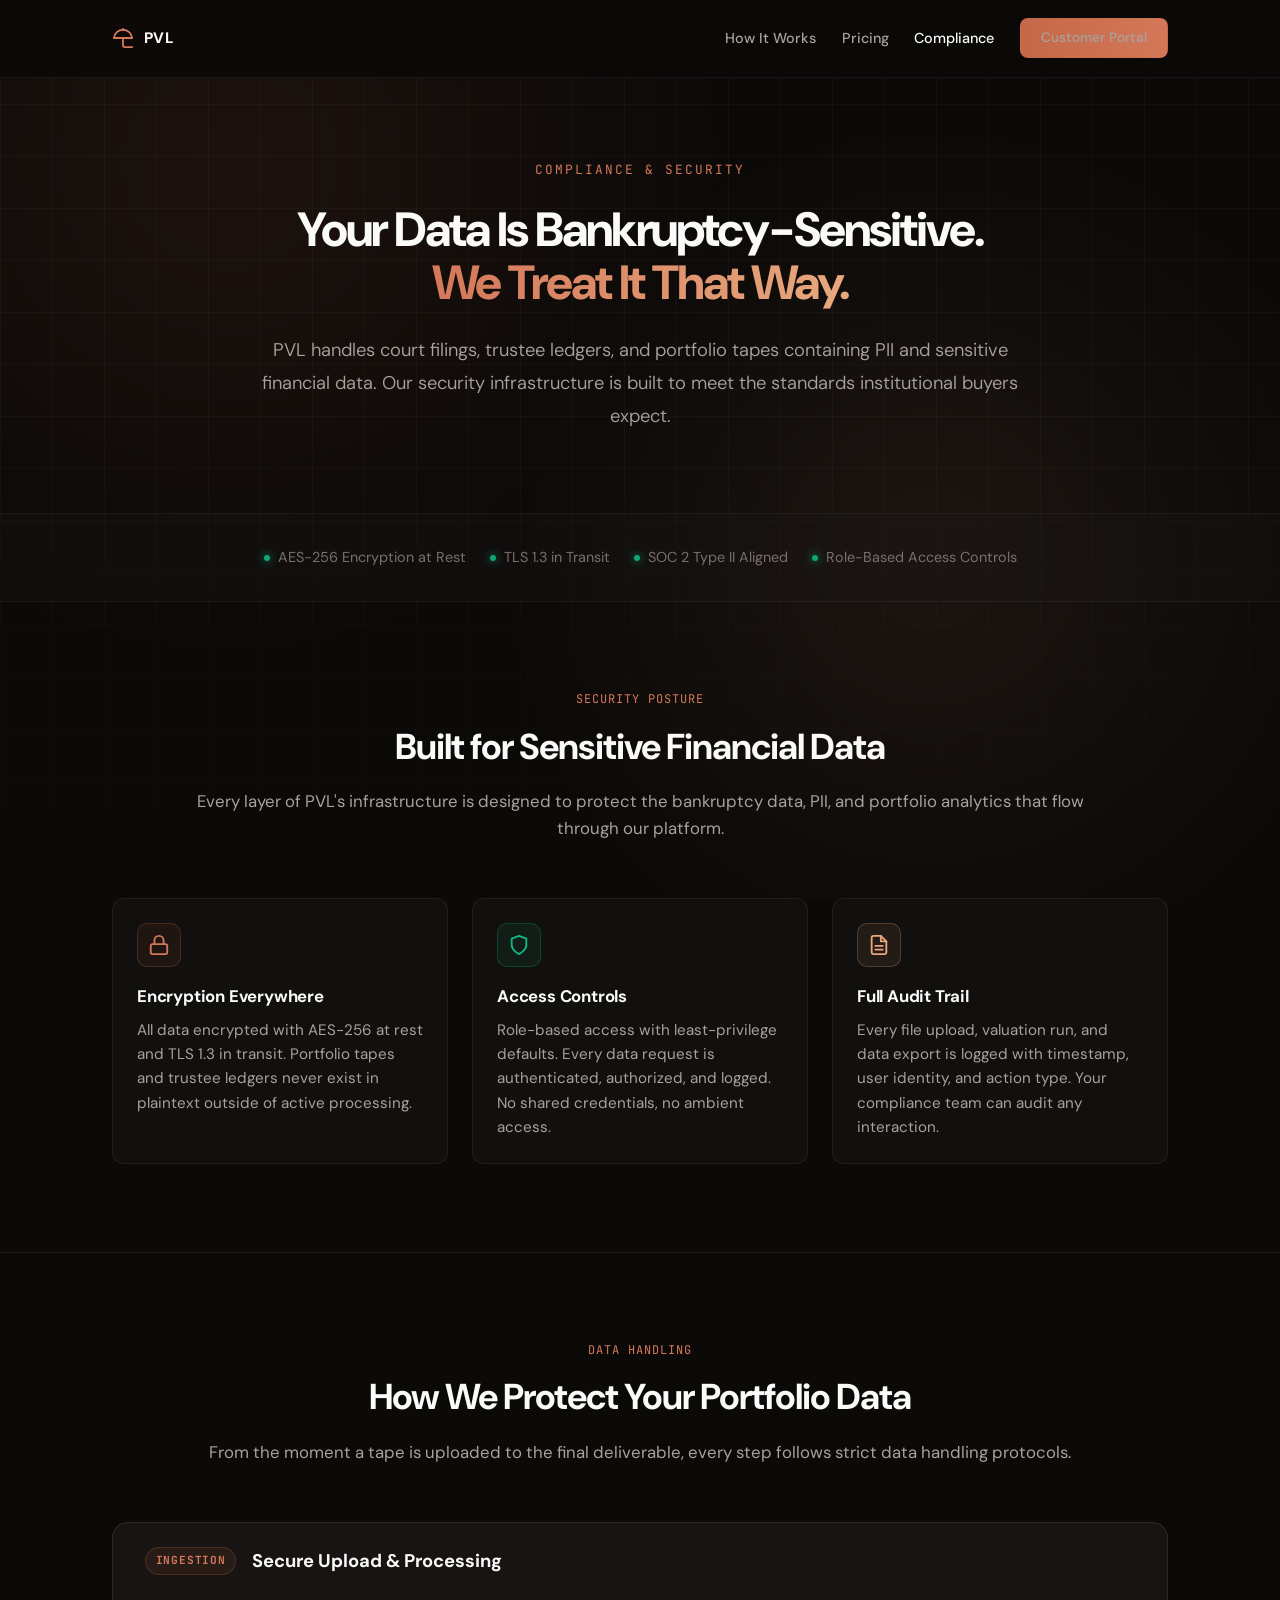
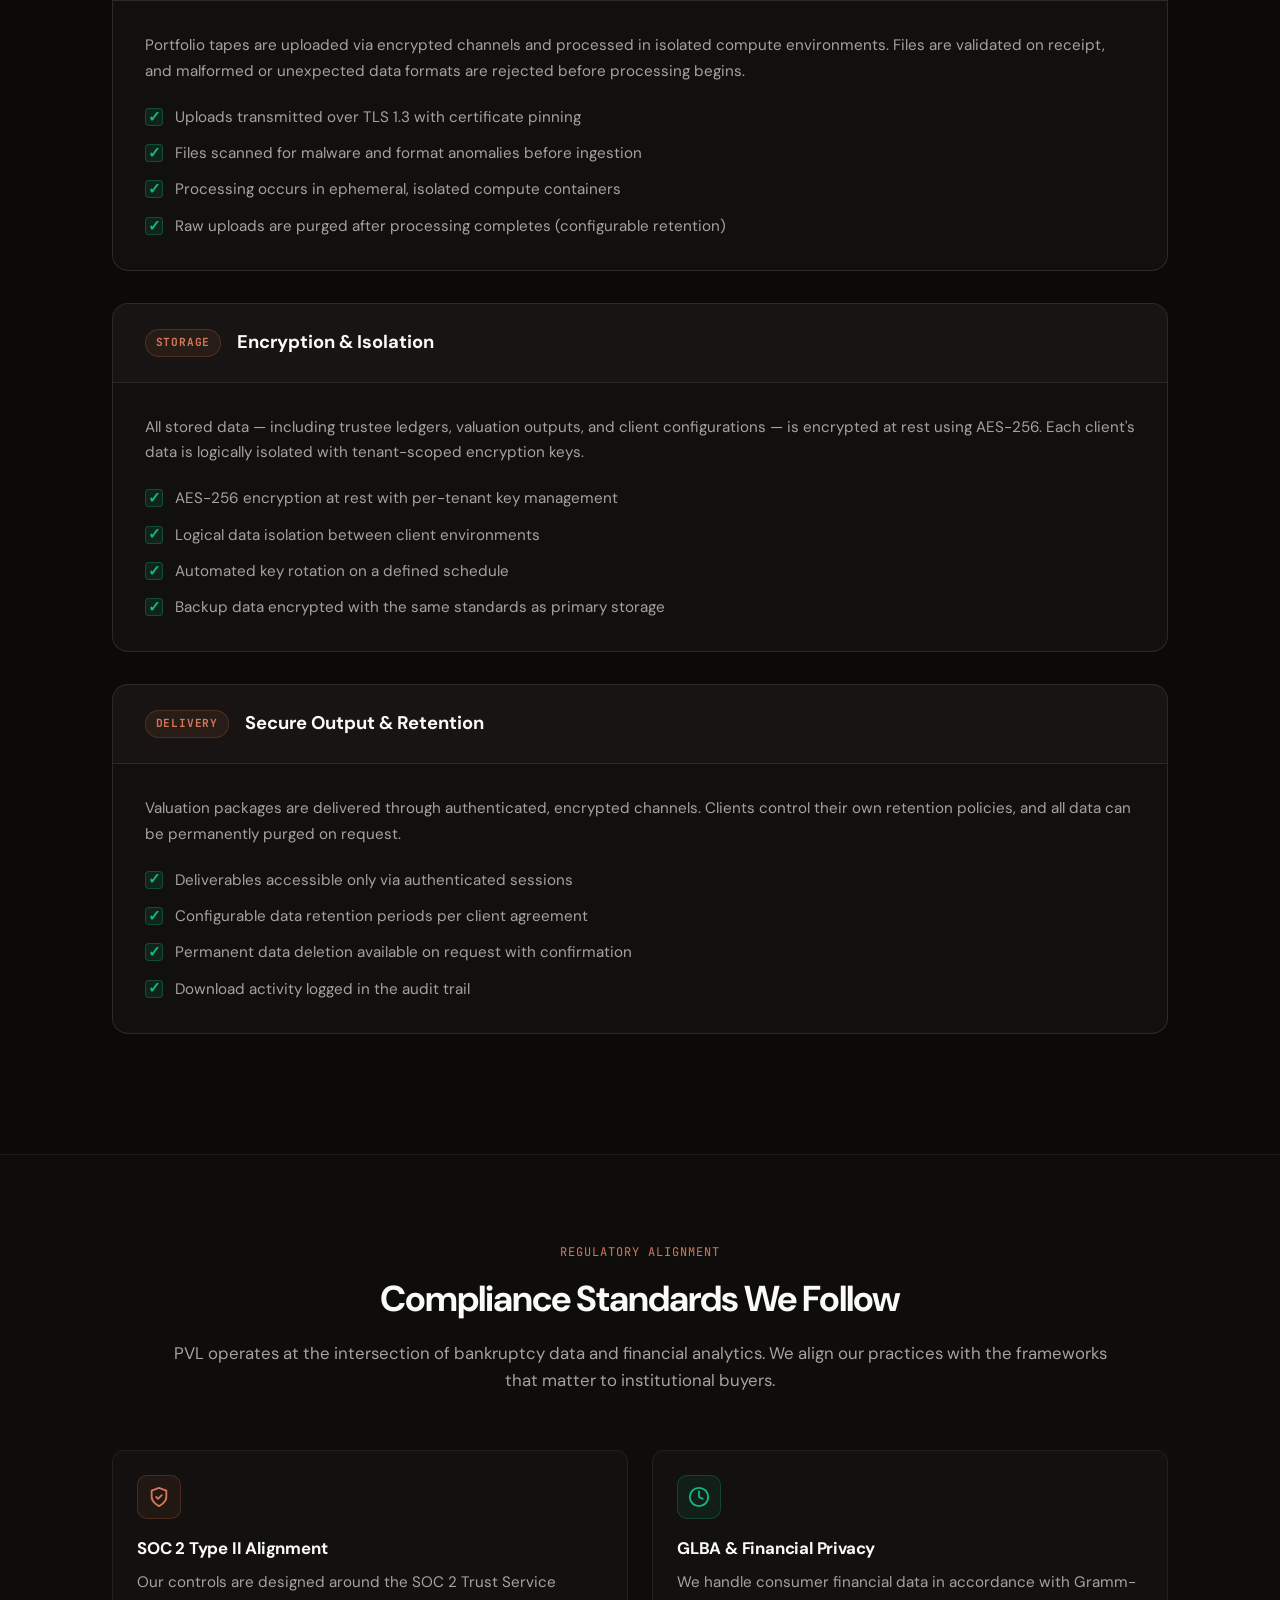
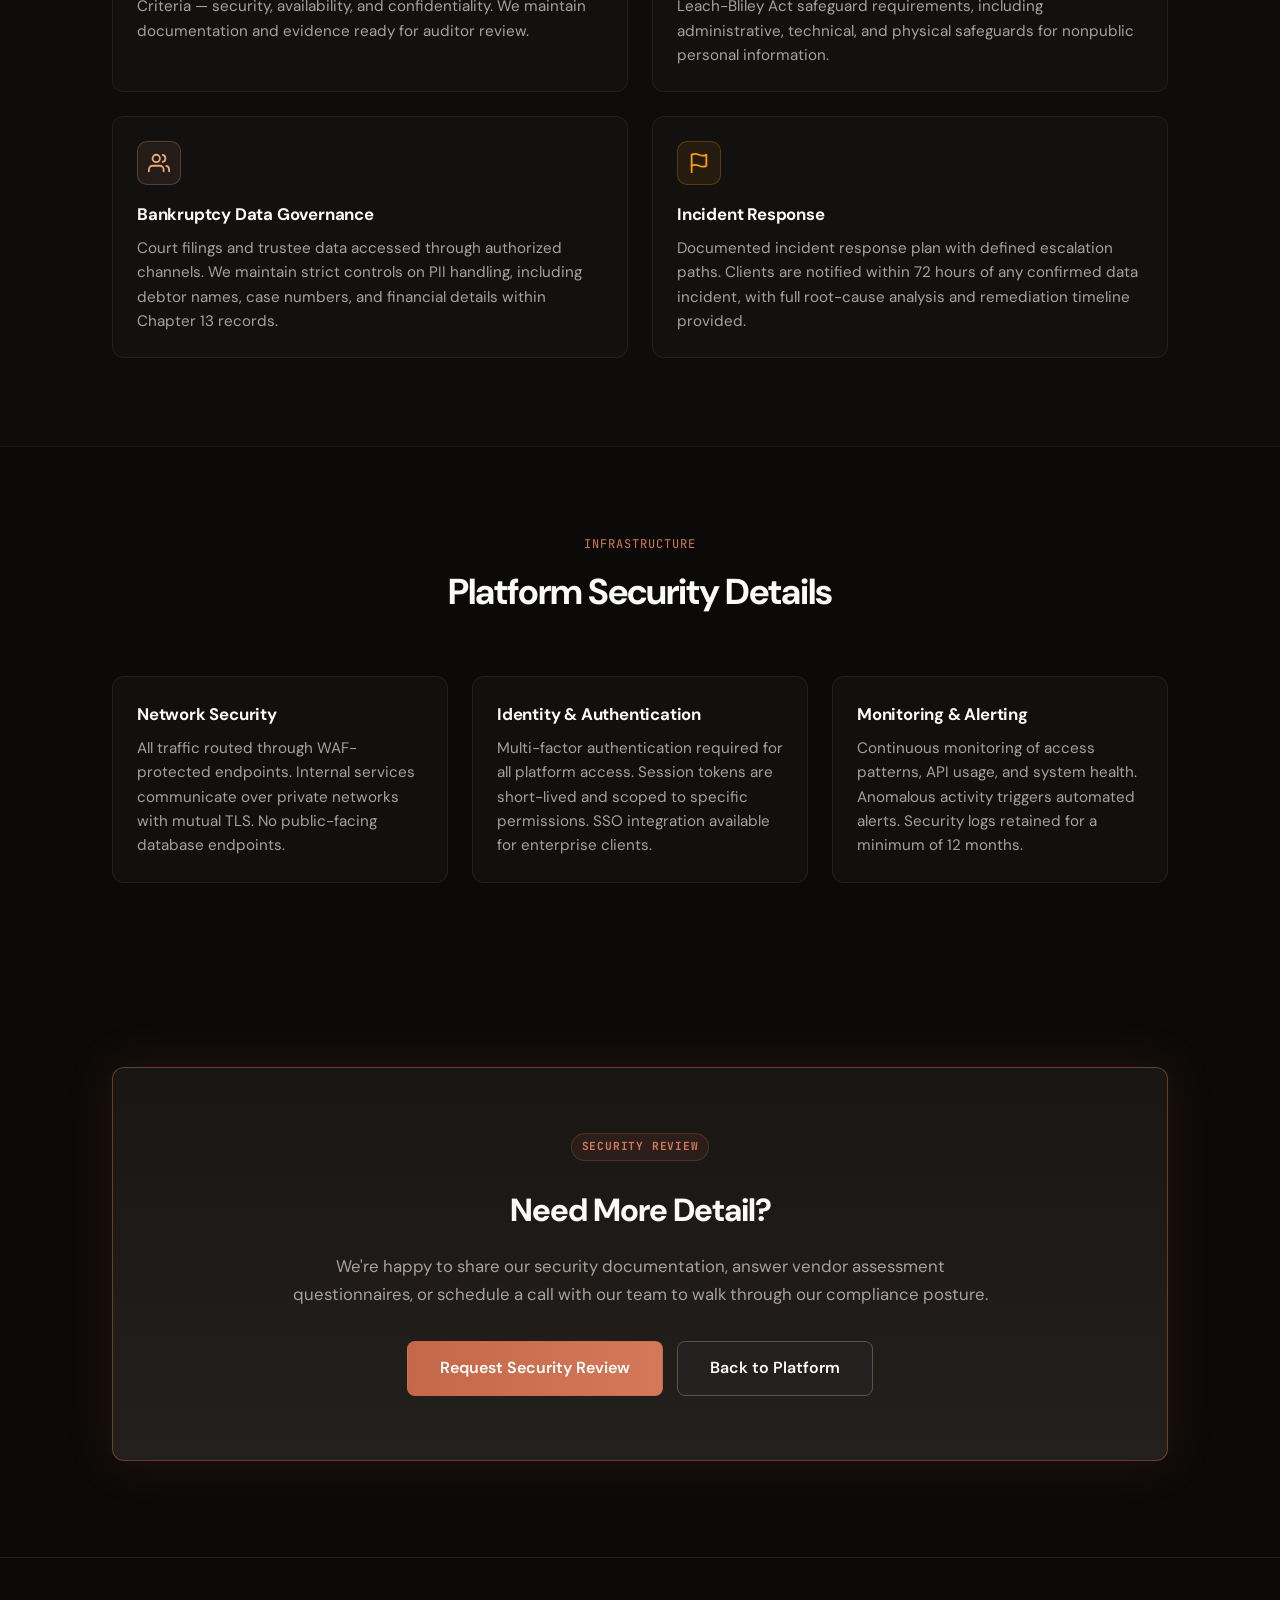
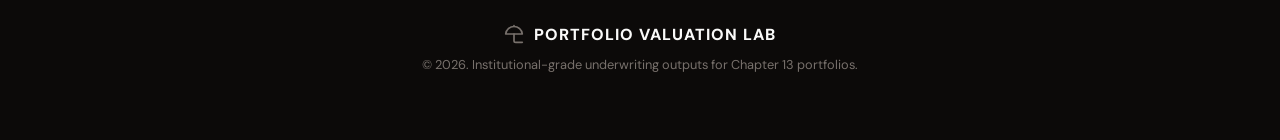
==== commit e260a121: "Add Customer Portal link to nav Co-Authored-By: Claude Opus 4.6 <noreply@anthropic.com>" ====
--- a/compliance.html
+++ b/compliance.html
@@ -6,182 +6,16 @@
   <title>Compliance & Security | Portfolio Valuation Lab</title>
   <meta name="description" content="PVL's compliance and security practices — encryption, access controls, audit trails, and regulatory alignment for handling sensitive Chapter 13 bankruptcy data." />
 
-  <link rel="icon" type="image/svg+xml" href="data:image/svg+xml,<svg xmlns='http://www.w3.org/2000/svg' viewBox='0 0 24 24' fill='none' stroke='%233B82F6' stroke-width='2' stroke-linecap='round' stroke-linejoin='round'><path d='M22 12a10.06 10.06 0 0 0-20 0Z'/><path d='M12 12v8a2 2 0 0 0 2 2H22'/><path d='M12 2v1'/></svg>">
+  <link rel="icon" type="image/svg+xml" href="data:image/svg+xml,<svg xmlns='http://www.w3.org/2000/svg' viewBox='0 0 24 24' fill='none' stroke='%23C46849' stroke-width='2' stroke-linecap='round' stroke-linejoin='round'><path d='M22 12a10.06 10.06 0 0 0-20 0Z'/><path d='M12 12v8a2 2 0 0 0 2 2H22'/><path d='M12 2v1'/></svg>">
 
   <link rel="preconnect" href="https://fonts.googleapis.com">
   <link rel="preconnect" href="https://fonts.gstatic.com" crossorigin>
-  <link href="https://fonts.googleapis.com/css2?family=Plus+Jakarta+Sans:wght@300;400;500;600;700;800&family=JetBrains+Mono:wght@400;700&display=swap" rel="stylesheet">
+  <link href="https://fonts.googleapis.com/css2?family=DM+Sans:wght@300;400;500;600;700;800&family=JetBrains+Mono:wght@400;700&display=swap" rel="stylesheet">
+
+  <link rel="stylesheet" href="styles.css">
 
   <style>
-    :root {
-      --bg-deep: #0B1120;
-      --bg-surface: #0f172a;
-      --bg-surface-2: #101b33;
-      --border: #334155;
-      --border-light: #475569;
-
-      --text-main: #F8FAFC;
-      --text-muted: #94A3B8;
-      --text-dim: #64748B;
-
-      --brand-blue: #2563EB;
-      --brand-glow: #3B82F6;
-
-      --check-green: #10B981;
-      --amber: #F59E0B;
-      --red: #EF4444;
-      --violet: #A78BFA;
-    }
-
-    * { margin: 0; padding: 0; box-sizing: border-box; }
-    html { scroll-behavior: smooth; }
-    body {
-      font-family: 'Plus Jakarta Sans', sans-serif;
-      color: var(--text-main);
-      line-height: 1.6;
-      background-color: var(--bg-deep);
-      -webkit-font-smoothing: antialiased;
-      overflow-x: hidden;
-    }
-
-    .mono { font-family: 'JetBrains Mono', monospace; }
-    .container { max-width: 1120px; margin: 0 auto; padding: 0 2rem; position: relative; }
-    .muted { color: var(--text-muted); }
-    .dim { color: var(--text-dim); }
-
-    /* --- NEON CHROME BACKGROUND --- */
-    .neon-bg-container {
-      position: fixed;
-      inset: 0;
-      z-index: -1;
-      overflow: hidden;
-      pointer-events: none;
-      background: var(--bg-deep);
-    }
-    .grid-overlay {
-      position: absolute;
-      inset: 0;
-      background-image:
-        linear-gradient(rgba(255, 255, 255, 0.03) 1px, transparent 1px),
-        linear-gradient(90deg, rgba(255, 255, 255, 0.03) 1px, transparent 1px);
-      background-size: 52px 52px;
-      mask-image: linear-gradient(to bottom, black 45%, transparent 100%);
-    }
-    .neon-glow-1 {
-      position: absolute;
-      left: 18%;
-      top: 18%;
-      height: 54rem;
-      width: 54rem;
-      transform: translate(-50%, -50%);
-      border-radius: 100%;
-      filter: blur(120px);
-      opacity: 0.12;
-      background: radial-gradient(circle, #3B82F6, transparent 70%);
-    }
-    .neon-glow-2 {
-      position: absolute;
-      right: 10%;
-      top: 62%;
-      height: 46rem;
-      width: 46rem;
-      transform: translate(20%, -50%);
-      border-radius: 100%;
-      filter: blur(110px);
-      opacity: 0.10;
-      background: radial-gradient(circle, #8B5CF6, transparent 70%);
-    }
-
-    /* --- NAV --- */
-    nav {
-      position: fixed;
-      top: 0;
-      width: 100%;
-      background: rgba(11, 17, 32, 0.95);
-      backdrop-filter: blur(20px);
-      z-index: 1000;
-      padding: 1.15rem 0;
-      border-bottom: 1px solid rgba(255,255,255,0.06);
-    }
-    .nav-flex { display: flex; justify-content: space-between; align-items: center; gap: 1.5rem; }
-    .logo {
-      font-weight: 800;
-      font-size: 0.95rem;
-      letter-spacing: 0.5px;
-      text-transform: uppercase;
-      color: var(--text-main);
-      display: flex;
-      align-items: center;
-      gap: 0.6rem;
-      text-decoration: none;
-    }
-    .logo svg { stroke: var(--brand-glow); width: 22px; height: 22px; }
-
-    .pill {
-      font-size: 0.7rem;
-      font-weight: 700;
-      letter-spacing: 0.8px;
-      text-transform: uppercase;
-      padding: 0.25rem 0.6rem;
-      border-radius: 999px;
-      border: 1px solid rgba(96,165,250,0.25);
-      background: rgba(59,130,246,0.10);
-      color: var(--brand-glow);
-      font-family: 'JetBrains Mono', monospace;
-    }
-    .nav-links { display: flex; gap: 1.6rem; align-items: center; }
-    .nav-links a {
-      text-decoration: none;
-      color: var(--text-muted);
-      font-weight: 500;
-      font-size: 0.9rem;
-      transition: 0.2s;
-    }
-    .nav-links a:hover { color: var(--text-main); }
-    .nav-links a.active { color: var(--text-main); }
-
-    .mobile-menu-btn {
-      display: none;
-      background: none;
-      border: none;
-      color: var(--text-main);
-      cursor: pointer;
-      padding: 0.5rem;
-    }
-
-    .btn-outline, .btn-primary {
-      padding: 0.65rem 1.25rem;
-      border-radius: 8px;
-      text-decoration: none;
-      font-weight: 600;
-      font-size: 0.85rem;
-      transition: 0.25s ease;
-      display: inline-flex;
-      align-items: center;
-      gap: 0.6rem;
-      white-space: nowrap;
-    }
-    .btn-outline {
-      border: 1px solid var(--border-light);
-      color: var(--text-main);
-      background: rgba(255,255,255,0.02);
-    }
-    .btn-outline:hover {
-      border-color: var(--brand-blue);
-      background: rgba(59, 130, 246, 0.10);
-      box-shadow: 0 0 0 4px rgba(59,130,246,0.06);
-    }
-    .btn-primary {
-      background: linear-gradient(to right, var(--brand-blue), #2563EB);
-      color: white;
-      border: 1px solid rgba(59,130,246,0.35);
-    }
-    .btn-primary:hover {
-      box-shadow: 0 0 24px rgba(59, 130, 246, 0.25);
-      transform: translateY(-1px);
-    }
-
-    /* --- PAGE HERO --- */
+    /* Compliance-specific styles */
     .page-hero {
       padding: 10rem 0 5rem;
       text-align: center;
@@ -195,7 +29,7 @@
       color: var(--text-main);
     }
     .page-hero h1 span {
-      background: linear-gradient(to right, #60A5FA, #A78BFA);
+      background: linear-gradient(to right, #D4785A, #E8A87C);
       -webkit-background-clip: text;
       -webkit-text-fill-color: transparent;
     }
@@ -208,41 +42,7 @@
       line-height: 1.8;
     }
 
-    /* --- SECTIONS --- */
-    section { padding: 5rem 0; }
-    .section-header { text-align: center; margin-bottom: 3.5rem; }
-    .section-header h2 {
-      font-size: 2.25rem;
-      font-weight: 700;
-      letter-spacing: -1px;
-      margin-bottom: 0.8rem;
-      color: var(--text-main);
-    }
-    .subtitle { color: var(--text-muted); font-size: 1.05rem; max-width: 78ch; margin: 0 auto; }
-
-    .grid-3 { display: grid; grid-template-columns: repeat(3, 1fr); gap: 1.5rem; }
     .grid-2 { display: grid; grid-template-columns: repeat(2, 1fr); gap: 1.5rem; }
-
-    .card {
-      background: rgba(15, 23, 42, 0.4);
-      border: 1px solid rgba(148,163,184,0.1);
-      border-radius: 12px;
-      padding: 1.5rem;
-      transition: all 0.3s cubic-bezier(0.4, 0, 0.2, 1);
-    }
-    .card:hover {
-      transform: translateY(-4px);
-      background: rgba(15, 23, 42, 0.8);
-      border-color: rgba(96,165,250,0.5);
-      box-shadow: 0 0 0 1px rgba(96,165,250,0.1), 0 20px 40px -15px rgba(0,0,0,0.7);
-    }
-    .card h3 {
-      font-size: 1.05rem;
-      font-weight: 700;
-      letter-spacing: -0.2px;
-      margin-bottom: 0.5rem;
-    }
-    .card p { color: var(--text-muted); font-size: 0.95rem; }
 
     .card-icon {
       width: 44px;
@@ -252,8 +52,8 @@
       align-items: center;
       justify-content: center;
       margin-bottom: 1rem;
-      border: 1px solid rgba(59,130,246,0.25);
-      background: rgba(59,130,246,0.08);
+      border: 1px solid rgba(196,104,73,0.25);
+      background: rgba(196,104,73,0.08);
       color: var(--brand-glow);
     }
     .card-icon.green {
@@ -262,8 +62,8 @@
       color: var(--check-green);
     }
     .card-icon.violet {
-      border-color: rgba(167,139,250,0.25);
-      background: rgba(167,139,250,0.08);
+      border-color: rgba(232,168,124,0.25);
+      background: rgba(232,168,124,0.08);
       color: var(--violet);
     }
     .card-icon.amber {
@@ -272,17 +72,16 @@
       color: var(--amber);
     }
 
-    /* --- DETAIL SECTIONS --- */
     .detail-block {
-      border: 1px solid rgba(148,163,184,0.18);
+      border: 1px solid rgba(168,162,158,0.18);
       border-radius: 16px;
       overflow: hidden;
-      background: rgba(15,23,42,0.40);
+      background: rgba(28,25,23,0.40);
       margin-bottom: 2rem;
     }
     .detail-header {
       padding: 1.5rem 2rem;
-      border-bottom: 1px solid rgba(148,163,184,0.14);
+      border-bottom: 1px solid rgba(168,162,158,0.14);
       background: rgba(255,255,255,0.02);
       display: flex;
       align-items: center;
@@ -316,26 +115,14 @@
       font-size: 0.95rem;
       line-height: 1.6;
     }
-    .tick {
-      width: 18px; height: 18px; border-radius: 4px;
-      background: rgba(16,185,129,0.12);
-      border: 1px solid rgba(16,185,129,0.28);
-      color: var(--check-green);
-      display: inline-flex; align-items: center; justify-content: center;
-      font-weight: 900;
-      flex: 0 0 auto;
-      margin-top: 3px;
-      font-size: 0.75rem;
-    }
-
-    /* --- CTA BANNER --- */
+
     .cta-banner {
       text-align: center;
       padding: 4rem 2rem;
-      background: linear-gradient(to bottom, rgba(15,23,42,0.8), rgba(16,27,51,0.8));
-      border: 1px solid rgba(59,130,246,0.45);
+      background: linear-gradient(to bottom, rgba(28,25,23,0.8), rgba(41,37,36,0.8));
+      border: 1px solid rgba(196,104,73,0.45);
       border-radius: 12px;
-      box-shadow: 0 0 50px rgba(59, 130, 246, 0.12);
+      box-shadow: 0 0 50px rgba(196, 104, 73, 0.12);
     }
     .cta-banner h2 {
       font-size: 2rem;
@@ -351,40 +138,12 @@
       line-height: 1.7;
     }
 
-    /* --- FOOTER --- */
-    footer {
-      padding: 4rem 0;
-      text-align: center;
-      border-top: 1px solid rgba(148,163,184,0.14);
-      color: var(--text-dim);
-    }
-
-    /* --- RESPONSIVE --- */
     @media (max-width: 980px) {
-      .mobile-menu-btn { display: block; }
-      .nav-links {
-        display: none;
-        position: absolute;
-        top: 100%;
-        left: 0;
-        width: 100%;
-        background: rgba(11, 17, 32, 0.98);
-        backdrop-filter: blur(20px);
-        border-bottom: 1px solid rgba(255,255,255,0.06);
-        flex-direction: column;
-        padding: 1.5rem 2rem;
-        gap: 1.5rem;
-        align-items: flex-start;
-      }
-      .nav-links.active { display: flex; }
-      .grid-3 { grid-template-columns: 1fr; }
       .grid-2 { grid-template-columns: 1fr; }
     }
-
     @media (max-width: 600px) {
       .page-hero { padding-top: 8.5rem; }
       .page-hero h1 { font-size: 2.25rem; }
-      .container { padding: 0 1.5rem; }
       .detail-body { padding: 1.5rem; }
       .detail-header { padding: 1.25rem 1.5rem; }
     }
@@ -400,7 +159,7 @@
 
   <nav>
     <div class="container nav-flex">
-      <a href="index.html" class="logo">
+      <a href="index.html" class="logo" style="text-decoration:none;">
         <svg xmlns="http://www.w3.org/2000/svg" width="24" height="24" viewBox="0 0 24 24" fill="none" stroke="currentColor" stroke-width="2" stroke-linecap="round" stroke-linejoin="round"><path d="M22 12a10.06 10.06 0 0 0-20 0Z"/><path d="M12 12v8a2 2 0 0 0 2 2H22"/><path d="M12 2v1"/></svg>
         PVL
       </a>
@@ -412,8 +171,8 @@
       <div class="nav-links">
         <a href="index.html#how">How It Works</a>
         <a href="index.html#pricing">Pricing</a>
-        <a href="compliance.html" class="active">Compliance</a>
-        <a href="#" class="btn-outline">Client Login</a>
+        <a href="compliance.html" style="color: var(--text-main);">Compliance</a>
+        <a href="https://portal.13pv.com" class="btn-primary" style="padding: 0.5rem 1.25rem; font-size: 0.85rem;">Customer Portal</a>
       </div>
     </div>
   </nav>
@@ -430,24 +189,12 @@
     </div>
   </section>
 
-  <div style="border-top: 1px solid rgba(255,255,255,0.05); border-bottom: 1px solid rgba(255,255,255,0.05); background: rgba(15,23,42,0.3); padding: 2rem 0;">
-    <div class="container" style="display: flex; justify-content: center; gap: 3rem; flex-wrap: wrap; color: var(--text-dim); font-size: 0.9rem;">
-      <div style="display: inline-flex; gap: 0.5rem; align-items: center;">
-        <div style="width:6px;height:6px;border-radius:50%;background:var(--check-green);box-shadow:0 0 10px var(--check-green);"></div>
-        AES-256 Encryption at Rest
-      </div>
-      <div style="display: inline-flex; gap: 0.5rem; align-items: center;">
-        <div style="width:6px;height:6px;border-radius:50%;background:var(--check-green);box-shadow:0 0 10px var(--check-green);"></div>
-        TLS 1.3 in Transit
-      </div>
-      <div style="display: inline-flex; gap: 0.5rem; align-items: center;">
-        <div style="width:6px;height:6px;border-radius:50%;background:var(--check-green);box-shadow:0 0 10px var(--check-green);"></div>
-        SOC 2 Type II Aligned
-      </div>
-      <div style="display: inline-flex; gap: 0.5rem; align-items: center;">
-        <div style="width:6px;height:6px;border-radius:50%;background:var(--check-green);box-shadow:0 0 10px var(--check-green);"></div>
-        Role-Based Access Controls
-      </div>
+  <div style="border-top: 1px solid rgba(255,255,255,0.05); border-bottom: 1px solid rgba(255,255,255,0.05); background: rgba(28,25,23,0.3); padding: 2rem 0;">
+    <div class="container trust-row">
+      <div class="trust-item"><div class="dot"></div> AES-256 Encryption at Rest</div>
+      <div class="trust-item"><div class="dot"></div> TLS 1.3 in Transit</div>
+      <div class="trust-item"><div class="dot"></div> SOC 2 Type II Aligned</div>
+      <div class="trust-item"><div class="dot"></div> Role-Based Access Controls</div>
     </div>
   </div>
 
@@ -489,7 +236,7 @@
   </section>
 
   <!-- Data Handling -->
-  <section id="data-handling" style="border-top: 1px solid rgba(148,163,184,0.1);">
+  <section id="data-handling" style="border-top: 1px solid rgba(168,162,158,0.1);">
     <div class="container">
       <div class="section-header">
         <div class="mono" style="color:var(--brand-glow); font-size:0.75rem; text-transform:uppercase; letter-spacing:1px; margin-bottom:0.5rem;">Data Handling</div>
@@ -548,7 +295,7 @@
   </section>
 
   <!-- Regulatory Compliance -->
-  <section id="regulatory" style="border-top: 1px solid rgba(148,163,184,0.1); background: rgba(15,23,42,0.2);">
+  <section id="regulatory" style="border-top: 1px solid rgba(168,162,158,0.1); background: rgba(28,25,23,0.2);">
     <div class="container">
       <div class="section-header">
         <div class="mono" style="color:var(--brand-glow); font-size:0.75rem; text-transform:uppercase; letter-spacing:1px; margin-bottom:0.5rem;">Regulatory Alignment</div>
@@ -593,7 +340,7 @@
   </section>
 
   <!-- Infrastructure -->
-  <section id="infrastructure" style="border-top: 1px solid rgba(148,163,184,0.1);">
+  <section id="infrastructure" style="border-top: 1px solid rgba(168,162,158,0.1);">
     <div class="container">
       <div class="section-header">
         <div class="mono" style="color:var(--brand-glow); font-size:0.75rem; text-transform:uppercase; letter-spacing:1px; margin-bottom:0.5rem;">Infrastructure</div>
@@ -663,4 +410,4 @@
     });
   </script>
 </body>
-</html>+</html>
--- a/styles.css
+++ b/styles.css
@@ -0,0 +1,882 @@
+/* ============================================
+   PVL 13PV — styles.css
+   Terracotta/Stone palette, DM Sans + JetBrains Mono
+   ============================================ */
+
+:root {
+  --bg-deep: #0C0A09;
+  --bg-surface: #1C1917;
+  --bg-surface-2: #292524;
+  --border: #44403C;
+  --border-light: #57534E;
+
+  --text-main: #FAFAF9;
+  --text-muted: #A8A29E;
+  --text-dim: #78716C;
+
+  --brand-accent: #C46849;
+  --brand-glow: #D4785A;
+
+  --check-green: #10B981;
+  --amber: #F59E0B;
+  --red: #EF4444;
+  --violet: #E8A87C;
+}
+
+* { margin: 0; padding: 0; box-sizing: border-box; }
+html { scroll-behavior: smooth; }
+body {
+  font-family: 'DM Sans', sans-serif;
+  color: var(--text-main);
+  line-height: 1.6;
+  background-color: var(--bg-deep);
+  -webkit-font-smoothing: antialiased;
+  overflow-x: hidden;
+}
+
+.mono { font-family: 'JetBrains Mono', monospace; }
+.nums { font-variant-numeric: tabular-nums; letter-spacing: -0.5px; }
+.container { max-width: 1120px; margin: 0 auto; padding: 0 2rem; position: relative; }
+.muted { color: var(--text-muted); }
+.dim { color: var(--text-dim); }
+
+/* --- NEON CHROME BACKGROUND --- */
+.neon-bg-container {
+  position: fixed;
+  inset: 0;
+  z-index: -1;
+  overflow: hidden;
+  pointer-events: none;
+  background: var(--bg-deep);
+}
+.grid-overlay {
+  position: absolute;
+  inset: 0;
+  background-image:
+    linear-gradient(rgba(255, 255, 255, 0.03) 1px, transparent 1px),
+    linear-gradient(90deg, rgba(255, 255, 255, 0.03) 1px, transparent 1px);
+  background-size: 52px 52px;
+  mask-image: linear-gradient(to bottom, black 45%, transparent 100%);
+}
+.neon-glow-1 {
+  position: absolute;
+  left: 18%;
+  top: 18%;
+  height: 54rem;
+  width: 54rem;
+  transform: translate(-50%, -50%);
+  border-radius: 100%;
+  filter: blur(120px);
+  opacity: 0.12;
+  background: radial-gradient(circle, #C46849, transparent 70%);
+}
+.neon-glow-2 {
+  position: absolute;
+  right: 10%;
+  top: 62%;
+  height: 46rem;
+  width: 46rem;
+  transform: translate(20%, -50%);
+  border-radius: 100%;
+  filter: blur(110px);
+  opacity: 0.10;
+  background: radial-gradient(circle, #E8A87C, transparent 70%);
+}
+
+/* --- NAV --- */
+nav {
+  position: fixed;
+  top: 0;
+  width: 100%;
+  background: rgba(12, 10, 9, 0.95);
+  backdrop-filter: blur(20px);
+  z-index: 1000;
+  padding: 1.15rem 0;
+  border-bottom: 1px solid rgba(255,255,255,0.06);
+}
+.nav-flex { display: flex; justify-content: space-between; align-items: center; gap: 1.5rem; }
+.logo {
+  font-weight: 800;
+  font-size: 0.95rem;
+  letter-spacing: 0.5px;
+  text-transform: uppercase;
+  color: var(--text-main);
+  display: flex;
+  align-items: center;
+  gap: 0.6rem;
+}
+.logo svg { stroke: var(--brand-glow); width: 22px; height: 22px; }
+
+.pill {
+  font-size: 0.7rem;
+  font-weight: 700;
+  letter-spacing: 0.8px;
+  text-transform: uppercase;
+  padding: 0.25rem 0.6rem;
+  border-radius: 999px;
+  border: 1px solid rgba(196,104,73,0.25);
+  background: rgba(196,104,73,0.10);
+  color: var(--brand-glow);
+  font-family: 'JetBrains Mono', monospace;
+}
+.nav-links { display: flex; gap: 1.6rem; align-items: center; }
+.nav-links a {
+  text-decoration: none;
+  color: var(--text-muted);
+  font-weight: 500;
+  font-size: 0.9rem;
+  transition: 0.2s;
+}
+.nav-links a:hover { color: var(--text-main); }
+
+.mobile-menu-btn {
+  display: none;
+  background: none;
+  border: none;
+  color: var(--text-main);
+  cursor: pointer;
+  padding: 0.5rem;
+}
+
+.btn-outline, .btn-primary {
+  padding: 0.65rem 1.25rem;
+  border-radius: 8px;
+  text-decoration: none;
+  font-weight: 600;
+  font-size: 0.85rem;
+  transition: 0.25s ease;
+  display: inline-flex;
+  align-items: center;
+  gap: 0.6rem;
+  white-space: nowrap;
+}
+.btn-outline {
+  border: 1px solid var(--border-light);
+  color: var(--text-main);
+  background: rgba(255,255,255,0.02);
+}
+.btn-outline:hover {
+  border-color: var(--brand-accent);
+  background: rgba(196, 104, 73, 0.10);
+  box-shadow: 0 0 0 4px rgba(196,104,73,0.06);
+}
+.btn-primary {
+  background: linear-gradient(to right, var(--brand-accent), #D4785A);
+  color: white;
+  border: 1px solid rgba(196,104,73,0.35);
+}
+.btn-primary:hover {
+  box-shadow: 0 0 24px rgba(196, 104, 73, 0.25);
+  transform: translateY(-1px);
+}
+
+/* --- HERO --- */
+.hero {
+  min-height: 85vh;
+  display: flex;
+  align-items: center;
+  justify-content: center;
+  padding-top: 60px;
+  text-align: center;
+}
+.hero-grid {
+  display: block;
+  max-width: 800px;
+  margin: 0 auto;
+}
+.hero h1 {
+  font-size: 3.25rem;
+  font-weight: 800;
+  letter-spacing: -2px;
+  line-height: 1.1;
+  margin-bottom: 1.5rem;
+  color: var(--text-main);
+}
+.hero h1 span {
+  background: linear-gradient(to right, #D4785A, #E8A87C);
+  -webkit-background-clip: text;
+  -webkit-text-fill-color: transparent;
+}
+.hero p {
+  font-size: 1.15rem;
+  color: var(--text-muted);
+  max-width: 56ch;
+  font-weight: 350;
+  margin-bottom: 2.0rem;
+}
+.hero-cta-row {
+  display: flex;
+  gap: 0.9rem;
+  flex-wrap: wrap;
+  align-items: center;
+  justify-content: center;
+  margin-bottom: 2rem;
+}
+.trust-row {
+  display: flex;
+  gap: 1.5rem;
+  flex-wrap: wrap;
+  align-items: center;
+  justify-content: center;
+  color: var(--text-dim);
+  font-size: 0.9rem;
+}
+.trust-item { display: inline-flex; gap: 0.5rem; align-items: center; }
+.dot {
+  width: 6px; height: 6px; border-radius: 50%;
+  box-shadow: 0 0 10px currentColor;
+  background: var(--check-green);
+  color: var(--check-green);
+  opacity: 0.9;
+}
+
+/* --- HERO STAT ROW --- */
+.hero-stats {
+  display: flex;
+  justify-content: center;
+  gap: 3rem;
+  margin-top: 2.5rem;
+  flex-wrap: wrap;
+}
+.hero-stat {
+  text-align: center;
+}
+.hero-stat .stat-value {
+  font-family: 'JetBrains Mono', monospace;
+  font-size: 2rem;
+  font-weight: 700;
+  color: var(--text-main);
+  letter-spacing: -1px;
+}
+.hero-stat .stat-label {
+  font-size: 0.8rem;
+  color: var(--text-dim);
+  text-transform: uppercase;
+  letter-spacing: 0.5px;
+  margin-top: 0.25rem;
+}
+
+/* --- DEAL SCREEN --- */
+.deal-screen-wrap {
+  border: 1px solid rgba(255, 255, 255, 0.08);
+  border-top: 1px solid rgba(255, 255, 255, 0.15);
+  border-radius: 16px;
+  overflow: hidden;
+  background: rgba(28, 25, 23, 0.60);
+  backdrop-filter: blur(12px);
+  box-shadow: 0 0 0 1px rgba(0,0,0,0.2), 0 20px 50px -10px rgba(0, 0, 0, 0.7);
+}
+.deal-screen-header {
+  padding: 1.2rem 1.5rem;
+  border-bottom: 1px solid rgba(168,162,158,0.14);
+  background: rgba(255,255,255,0.02);
+  display: flex;
+  justify-content: space-between;
+  align-items: center;
+  flex-wrap: wrap;
+  gap: 1rem;
+}
+.deal-screen-header h3 {
+  font-size: 1.1rem;
+  font-weight: 700;
+  letter-spacing: 0.3px;
+}
+
+/* Account Table */
+.account-table-wrap {
+  overflow-x: auto;
+  padding: 1.5rem;
+}
+.account-table {
+  width: 100%;
+  border-collapse: collapse;
+  font-size: 0.85rem;
+  min-width: 1020px;
+}
+.account-table thead {
+  border-bottom: 2px solid rgba(168,162,158,0.2);
+}
+.account-table th {
+  padding: 0.8rem 1rem;
+  text-align: left;
+  font-size: 0.7rem;
+  text-transform: uppercase;
+  letter-spacing: 1px;
+  color: var(--text-dim);
+  font-weight: 700;
+}
+.account-table td {
+  padding: 1rem;
+  border-bottom: 1px solid rgba(168,162,158,0.08);
+  color: var(--text-muted);
+}
+.account-table tbody tr:hover {
+  background: rgba(196,104,73,0.04);
+}
+.account-table .account-id {
+  font-family: 'JetBrains Mono', monospace;
+  color: var(--brand-glow);
+  font-weight: 600;
+}
+.account-table .status-badge {
+  display: inline-block;
+  padding: 0.2rem 0.6rem;
+  border-radius: 4px;
+  font-size: 0.7rem;
+  font-weight: 700;
+  text-transform: uppercase;
+  letter-spacing: 0.5px;
+}
+.status-badge.active {
+  background: rgba(16,185,129,0.15);
+  color: var(--check-green);
+  border: 1px solid rgba(16,185,129,0.3);
+}
+.status-badge.dismissed {
+  background: rgba(239,68,68,0.15);
+  color: var(--red);
+  border: 1px solid rgba(239,68,68,0.3);
+}
+.status-badge.completed {
+  background: rgba(196,104,73,0.15);
+  color: var(--brand-glow);
+  border: 1px solid rgba(196,104,73,0.3);
+}
+
+/* PVL Reality badges */
+.pvl-badge {
+  display: inline-block;
+  padding: 0.2rem 0.6rem;
+  border-radius: 4px;
+  font-size: 0.7rem;
+  font-weight: 700;
+  text-transform: uppercase;
+  letter-spacing: 0.5px;
+}
+.pvl-badge.on-track {
+  background: rgba(16,185,129,0.15);
+  color: var(--check-green);
+  border: 1px solid rgba(16,185,129,0.3);
+}
+.pvl-badge.at-risk {
+  background: rgba(245,158,11,0.15);
+  color: var(--amber);
+  border: 1px solid rgba(245,158,11,0.3);
+}
+.pvl-badge.critical {
+  background: rgba(239,68,68,0.15);
+  color: var(--red);
+  border: 1px solid rgba(239,68,68,0.3);
+}
+
+/* Discrepancy styling */
+.discrepancy {
+  font-family: 'JetBrains Mono', monospace;
+  font-weight: 700;
+  font-size: 0.85rem;
+}
+.discrepancy.negative { color: var(--red); }
+.discrepancy.positive { color: var(--check-green); }
+
+/* --- SECTIONS --- */
+section { padding: 5.5rem 0; }
+.section-header { text-align: center; margin-bottom: 3.5rem; }
+.section-header h2 {
+  font-size: 2.25rem;
+  font-weight: 700;
+  letter-spacing: -1px;
+  margin-bottom: 0.8rem;
+  color: var(--text-main);
+}
+.subtitle { color: var(--text-muted); font-size: 1.05rem; max-width: 78ch; margin: 0 auto; }
+
+.grid-3 { display: grid; grid-template-columns: repeat(3, 1fr); gap: 1.5rem; }
+.grid-5 { display: grid; grid-template-columns: repeat(5, 1fr); gap: 1rem; }
+.card {
+  background: rgba(28, 25, 23, 0.4);
+  border: 1px solid rgba(168,162,158,0.1);
+  border-radius: 12px;
+  padding: 1.5rem;
+  transition: all 0.3s cubic-bezier(0.4, 0, 0.2, 1);
+}
+.card:hover {
+  transform: translateY(-4px);
+  background: rgba(28, 25, 23, 0.8);
+  border-color: rgba(196,104,73,0.5);
+  box-shadow: 0 0 0 1px rgba(196,104,73,0.1), 0 20px 40px -15px rgba(0,0,0,0.7);
+}
+.card h3 {
+  font-size: 1.05rem;
+  font-weight: 700;
+  letter-spacing: -0.2px;
+  margin-bottom: 0.5rem;
+}
+.card p { color: var(--text-muted); font-size: 0.95rem; }
+
+.tag-row { display: flex; flex-wrap: wrap; gap: 0.5rem; margin-top: 1.2rem; }
+.tag {
+  font-family: 'JetBrains Mono', monospace;
+  font-size: 0.72rem;
+  padding: 0.25rem 0.55rem;
+  border-radius: 4px;
+  border: 1px solid rgba(168,162,158,0.18);
+  color: rgba(248,250,252,0.85);
+  background: rgba(255,255,255,0.02);
+}
+.tag.accent { border-color: rgba(196,104,73,0.35); background: rgba(196,104,73,0.08); }
+.tag.green { border-color: rgba(16,185,129,0.35); background: rgba(16,185,129,0.08); }
+.tag.violet { border-color: rgba(232,168,124,0.35); background: rgba(232,168,124,0.08); }
+
+/* --- I/O SPLIT --- */
+.io-wrap {
+  border: 1px solid rgba(168,162,158,0.18);
+  border-radius: 16px;
+  overflow: hidden;
+  background: rgba(28,25,23,0.40);
+}
+.io-grid { display: grid; grid-template-columns: 1fr 1fr; }
+.io-col { padding: 2rem; }
+.io-col + .io-col { border-left: 1px solid rgba(168,162,158,0.14); }
+.io-title-row { display: flex; justify-content: space-between; align-items: center; margin-bottom: 1.2rem; }
+.io-title-row h3 { font-size: 1.0rem; font-weight: 700; text-transform: uppercase; letter-spacing: 0.5px; }
+.io-list { list-style: none; display: grid; gap: 0.85rem; }
+.io-item {
+  border: 1px solid rgba(168,162,158,0.14);
+  border-radius: 8px;
+  padding: 1.0rem 1.1rem;
+  background: rgba(12,10,9,0.45);
+}
+.io-item .top { display: flex; justify-content: space-between; gap: 1rem; align-items: baseline; margin-bottom: 0.35rem; }
+.io-item .name { font-weight: 700; font-size: 0.95rem; }
+.io-item .type { font-family: 'JetBrains Mono', monospace; font-size: 0.74rem; color: var(--text-dim); }
+.io-item .desc { color: var(--text-muted); font-size: 0.9rem; line-height: 1.5; }
+.io-item .fields {
+  margin-top: 0.65rem;
+  font-family: 'JetBrains Mono', monospace;
+  font-size: 0.72rem;
+  color: var(--text-dim);
+}
+
+/* --- SAMPLE OUTPUT --- */
+.sample-wrap {
+  border: 1px solid rgba(168,162,158,0.18);
+  border-radius: 16px;
+  overflow: hidden;
+  background: rgba(12,10,9,0.35);
+}
+.sample-head {
+  padding: 1.1rem 1.4rem;
+  border-bottom: 1px solid rgba(168,162,158,0.14);
+  display: flex;
+  justify-content: space-between;
+  align-items: center;
+  background: rgba(255,255,255,0.02);
+}
+.sample-head strong { letter-spacing: 0.2px; font-size: 0.95rem; }
+.sample-body { padding: 1.4rem; display: grid; gap: 1.0rem; }
+
+.kv-grid { display: grid; grid-template-columns: repeat(4, 1fr); gap: 0.9rem; }
+.kv {
+  border: 1px solid rgba(168,162,158,0.14);
+  border-radius: 8px;
+  padding: 0.85rem 0.95rem;
+  background: rgba(28,25,23,0.55);
+}
+.kv .k { font-size: 0.7rem; color: var(--text-dim); text-transform: uppercase; letter-spacing: 1px; }
+.kv .v { margin-top: 0.25rem; font-size: 1.25rem; font-weight: 700; font-family: 'JetBrains Mono'; }
+
+.files-grid { display: grid; grid-template-columns: repeat(3, 1fr); gap: 0.9rem; }
+.file {
+  border: 1px solid rgba(168,162,158,0.14);
+  border-radius: 8px;
+  padding: 0.95rem 1.0rem;
+  background: rgba(28,25,23,0.55);
+}
+.file .fn { font-family: 'JetBrains Mono', monospace; font-weight: 700; font-size: 0.85rem; color: var(--text-main); }
+.file .fd { margin-top: 0.35rem; color: var(--text-muted); font-size: 0.85rem; }
+.file .meta { margin-top: 0.65rem; color: var(--text-dim); font-size: 0.75rem; font-family: 'JetBrains Mono', monospace; }
+
+
+.bullets { list-style: none; display: grid; gap: 0.75rem; margin-top: 1rem; }
+.bullets li { display: flex; gap: 0.75rem; align-items: flex-start; color: var(--text-muted); font-size: 0.9rem; }
+.tick {
+  width: 18px; height: 18px; border-radius: 4px;
+  background: rgba(16,185,129,0.12);
+  border: 1px solid rgba(16,185,129,0.28);
+  color: var(--check-green);
+  display: inline-flex; align-items: center; justify-content: center;
+  font-weight: 900;
+  flex: 0 0 auto;
+  margin-top: 3px;
+}
+
+/* --- PRICING --- */
+.pricing-wrap {
+  display: grid;
+  grid-template-columns: repeat(3, 1fr);
+  gap: 1.25rem;
+  align-items: stretch;
+}
+.pricing-card {
+  background: rgba(28,25,23,0.6);
+  border: 1px solid rgba(168,162,158,0.18);
+  border-radius: 12px;
+  padding: 1.75rem;
+  position: relative;
+  overflow: hidden;
+}
+.pricing-card.featured {
+  border-color: rgba(196,104,73,0.45);
+  background: linear-gradient(to bottom, rgba(28,25,23,0.8), rgba(41,37,36,0.8));
+  box-shadow: 0 0 40px rgba(196, 104, 73, 0.08);
+}
+.price {
+  font-family: 'JetBrains Mono', monospace;
+  font-size: 2.6rem;
+  font-weight: 700;
+  letter-spacing: -2px;
+  margin-bottom: 0.35rem;
+}
+.valuation-count {
+  font-family: 'JetBrains Mono', monospace;
+  font-size: 0.8rem;
+  color: var(--brand-glow);
+  margin-bottom: 0.25rem;
+  letter-spacing: 0;
+}
+.per-val {
+  font-size: 0.78rem;
+  color: var(--text-dim);
+  margin-bottom: 1rem;
+}
+.price span { font-size: 0.9rem; color: var(--text-muted); letter-spacing: 0; font-family: 'DM Sans', sans-serif; font-weight: 400; }
+.price > span:first-child { font-size: inherit; color: inherit; font-family: inherit; font-weight: inherit; letter-spacing: inherit; }
+.pricing-title { font-weight: 800; font-size: 1.15rem; margin-bottom: 0.4rem; letter-spacing: -0.5px; }
+.pricing-sub { color: var(--text-muted); font-size: 0.95rem; margin-bottom: 1.5rem; line-height: 1.5; }
+
+.cta-wide {
+  margin-top: 1.5rem;
+  display: flex;
+  gap: 0.9rem;
+  flex-wrap: wrap;
+}
+
+/* --- FEATURE COMPARISON TABLE (merged into pricing) --- */
+.comparison-wrapper {
+  position: relative;
+  border: 1px solid rgba(168,162,158,0.18);
+  border-radius: 12px;
+  background: rgba(28,25,23,0.75);
+  overflow: hidden;
+  margin-top: 3rem;
+}
+.comparison-wrapper::after {
+  content: '';
+  position: absolute;
+  top: 0; right: 0; bottom: 0;
+  width: 40px;
+  background: linear-gradient(to right, transparent, rgba(28,25,23,0.9));
+  pointer-events: none;
+  z-index: 10;
+}
+.table-scroll { overflow-x: auto; width: 100%; }
+.comparison-wrapper table { width: 100%; border-collapse: collapse; min-width: 700px; }
+.comparison-wrapper th {
+  background: rgba(12,10,9,0.5);
+  color: var(--text-muted);
+  font-size: 0.75rem;
+  text-transform: uppercase;
+  letter-spacing: 1px;
+  padding: 1.2rem 1.5rem;
+  text-align: left;
+}
+.comparison-wrapper td {
+  padding: 1.1rem 1.5rem;
+  border-top: 1px solid rgba(168,162,158,0.14);
+  color: var(--text-muted);
+  font-size: 0.9rem;
+  vertical-align: middle;
+}
+.category-row td {
+  background: rgba(255,255,255,0.02);
+  color: var(--brand-glow);
+  font-weight: 700;
+  font-size: 0.75rem;
+  text-transform: uppercase;
+  letter-spacing: 1px;
+}
+
+.feature-dot {
+  width: 14px;
+  height: 14px;
+  border-radius: 50%;
+  display: inline-block;
+  box-shadow: 0 0 8px currentColor;
+}
+.feature-dot.included {
+  background: var(--check-green);
+  color: var(--check-green);
+}
+.feature-dot.excluded {
+  background: var(--red);
+  color: var(--red);
+}
+.tier-col { text-align: center; }
+
+.comparison-wrapper th:first-child,
+.comparison-wrapper td:first-child {
+  position: sticky;
+  left: 0;
+  z-index: 2;
+  background: var(--bg-surface);
+}
+.comparison-wrapper th:first-child { background: rgba(12,10,9,0.95); }
+.comparison-wrapper .category-row td:first-child { background: rgba(28,25,23,0.98); }
+
+/* --- PILOT SECTION --- */
+.pilot-card {
+  text-align: center;
+  padding: 4rem 2rem;
+  background: linear-gradient(to bottom, rgba(28,25,23,0.8), rgba(41,37,36,0.8));
+  border-color: rgba(196,104,73,0.45);
+  box-shadow: 0 0 50px rgba(196, 104, 73, 0.12);
+}
+.pilot-title {
+  font-size: 2.5rem;
+  font-weight: 800;
+  letter-spacing: -1px;
+  margin-bottom: 0.5rem;
+  color: var(--text-main);
+}
+.pilot-price {
+  font-size: 2.8rem;
+  font-weight: 700;
+  margin-bottom: 1.5rem;
+  color: var(--text-main);
+}
+.pilot-price span {
+  font-size: 1rem;
+  color: var(--text-muted);
+  font-family: 'DM Sans', sans-serif;
+  font-weight: 400;
+  letter-spacing: 0;
+}
+.pilot-checklist {
+  display: flex;
+  justify-content: center;
+  gap: 2.5rem;
+  flex-wrap: wrap;
+  margin-bottom: 3rem;
+}
+.pilot-check-item {
+  display: flex;
+  gap: 0.75rem;
+  align-items: center;
+  color: var(--text-main);
+  font-size: 0.95rem;
+}
+
+
+/* --- FOOTER --- */
+footer {
+  padding: 4rem 0;
+  text-align: center;
+  border-top: 1px solid rgba(168,162,158,0.14);
+  color: var(--text-dim);
+}
+
+/* ============================================
+   CHART CONTAINERS
+   ============================================ */
+.chart-grid {
+  display: grid;
+  grid-template-columns: 1fr 1fr;
+  gap: 1.5rem;
+  margin-top: 2rem;
+}
+.chart-container {
+  position: relative;
+  background: rgba(28, 25, 23, 0.5);
+  border: 1px solid rgba(168,162,158,0.14);
+  border-radius: 12px;
+  padding: 1.5rem;
+}
+.chart-container.full-width {
+  grid-column: 1 / -1;
+}
+.chart-container h3 {
+  font-size: 1rem;
+  font-weight: 700;
+  margin-bottom: 0.25rem;
+  color: var(--text-main);
+}
+.chart-container .chart-subtitle {
+  font-size: 0.8rem;
+  color: var(--text-dim);
+  margin-bottom: 1rem;
+}
+.chart-canvas-wrap {
+  position: relative;
+  height: 400px;
+}
+.chart-canvas-wrap.short {
+  height: 300px;
+}
+
+/* ============================================
+   SCROLL ANIMATIONS
+   ============================================ */
+.fade-up {
+  opacity: 0;
+  transform: translateY(30px);
+  transition: opacity 0.7s ease-out, transform 0.7s ease-out;
+}
+.fade-left {
+  opacity: 0;
+  transform: translateX(-30px);
+  transition: opacity 0.7s ease-out, transform 0.7s ease-out;
+}
+.fade-right {
+  opacity: 0;
+  transform: translateX(30px);
+  transition: opacity 0.7s ease-out, transform 0.7s ease-out;
+}
+.fade-up.animate-in,
+.fade-left.animate-in,
+.fade-right.animate-in {
+  opacity: 1;
+  transform: translate(0, 0);
+}
+
+.stagger-children > * {
+  opacity: 0;
+  transform: translateY(20px);
+  transition: opacity 0.5s ease-out, transform 0.5s ease-out;
+}
+.stagger-children.animate-in > *:nth-child(1) { transition-delay: 0s; }
+.stagger-children.animate-in > *:nth-child(2) { transition-delay: 0.15s; }
+.stagger-children.animate-in > *:nth-child(3) { transition-delay: 0.3s; }
+.stagger-children.animate-in > *:nth-child(4) { transition-delay: 0.45s; }
+.stagger-children.animate-in > *:nth-child(5) { transition-delay: 0.6s; }
+.stagger-children.animate-in > *:nth-child(6) { transition-delay: 0.75s; }
+.stagger-children.animate-in > * {
+  opacity: 1;
+  transform: translateY(0);
+}
+
+/* Pulse animation for pilot price */
+@keyframes subtle-pulse {
+  0%, 100% { text-shadow: 0 0 0px transparent; }
+  50% { text-shadow: 0 0 20px rgba(196, 104, 73, 0.3); }
+}
+.pulse-price {
+  animation: subtle-pulse 3s ease-in-out infinite;
+}
+
+/* ============================================
+   RESPONSIVE
+   ============================================ */
+@media (max-width: 1200px) {
+  .pricing-wrap { grid-template-columns: repeat(3, 1fr); }
+}
+
+@media (max-width: 1024px) {
+  .chart-grid { grid-template-columns: 1fr 1fr; }
+  .chart-canvas-wrap { height: 320px; }
+}
+
+@media (max-width: 980px) {
+  .mobile-menu-btn { display: block; }
+
+  .nav-links {
+    display: none;
+    position: absolute;
+    top: 100%;
+    left: 0;
+    width: 100%;
+    background: rgba(12, 10, 9, 0.98);
+    backdrop-filter: blur(20px);
+    border-bottom: 1px solid rgba(255,255,255,0.06);
+    flex-direction: column;
+    padding: 1.5rem 2rem;
+    gap: 1.5rem;
+    align-items: flex-start;
+  }
+  .nav-links.active { display: flex; }
+
+  .hero-grid { grid-template-columns: 1fr; gap: 3rem; }
+  .hero h1 { font-size: 2.8rem; }
+  .section-header h2 { font-size: 1.9rem; }
+  section { padding: 4rem 0; }
+  .section-header { margin-bottom: 2.5rem; }
+  .kv-grid { grid-template-columns: 1fr 1fr; }
+  .files-grid { grid-template-columns: 1fr; }
+  .io-grid { grid-template-columns: 1fr; }
+  .io-col { padding: 1.5rem; }
+  .io-col + .io-col { border-left: none; border-top: 1px solid rgba(168,162,158,0.14); }
+
+  .grid-3 { grid-template-columns: 1fr; }
+  .pricing-wrap { grid-template-columns: 1fr; }
+
+  .grid-5 { grid-template-columns: repeat(3, 1fr); }
+
+  .trust-row { font-size: 0.8rem; gap: 1rem; }
+}
+
+@media (max-width: 768px) {
+  .chart-grid { grid-template-columns: 1fr; }
+  .chart-canvas-wrap { height: 280px; }
+  .chart-canvas-wrap.short { height: 220px; }
+  .hero-stats { gap: 1.5rem; }
+  .hero-stat .stat-value { font-size: 1.5rem; }
+  .grid-5 { grid-template-columns: repeat(2, 1fr); }
+  .section-header h2 { font-size: 1.7rem; }
+  section { padding: 3.5rem 0; }
+  .section-header { margin-bottom: 2rem; }
+
+  /* Scroll hint for account table */
+  .account-table-wrap {
+    position: relative;
+  }
+  .account-table-wrap::after {
+    content: '';
+    position: absolute;
+    top: 0; right: 0; bottom: 0;
+    width: 30px;
+    background: linear-gradient(to right, transparent, rgba(28,25,23,0.9));
+    pointer-events: none;
+  }
+}
+
+@media (max-width: 600px) {
+  .hero { padding-top: 5.5rem; }
+  .hero h1 { font-size: 2.2rem; letter-spacing: -1px; }
+  .container { padding: 0 1.25rem; }
+  .pricing-card { padding: 1.5rem; }
+  .io-col { padding: 1.25rem; }
+  section { padding: 2.5rem 0; }
+  .section-header { margin-bottom: 1.5rem; }
+  .section-header h2 { font-size: 1.5rem; }
+  .subtitle { font-size: 0.95rem; }
+
+  .account-table-wrap { padding: 1rem; }
+
+  .price { font-size: 2.1rem; }
+
+  .pilot-card { padding: 2.5rem 1.5rem; }
+  .pilot-title { font-size: 1.8rem; }
+  .pilot-price { font-size: 2.2rem; }
+  .pilot-checklist { flex-direction: column; align-items: center; gap: 1rem; }
+
+  .hero-stats { flex-direction: column; gap: 1rem; }
+  .kv-grid { grid-template-columns: 1fr; }
+  .grid-5 { grid-template-columns: 1fr; }
+
+  .trust-row { flex-direction: column; gap: 0.6rem; font-size: 0.78rem; }
+
+  /* Reduce neon glow on mobile for performance */
+  .neon-glow-1 { height: 30rem; width: 30rem; filter: blur(80px); }
+  .neon-glow-2 { height: 24rem; width: 24rem; filter: blur(70px); }
+
+  .chart-canvas-wrap { height: 250px; }
+}
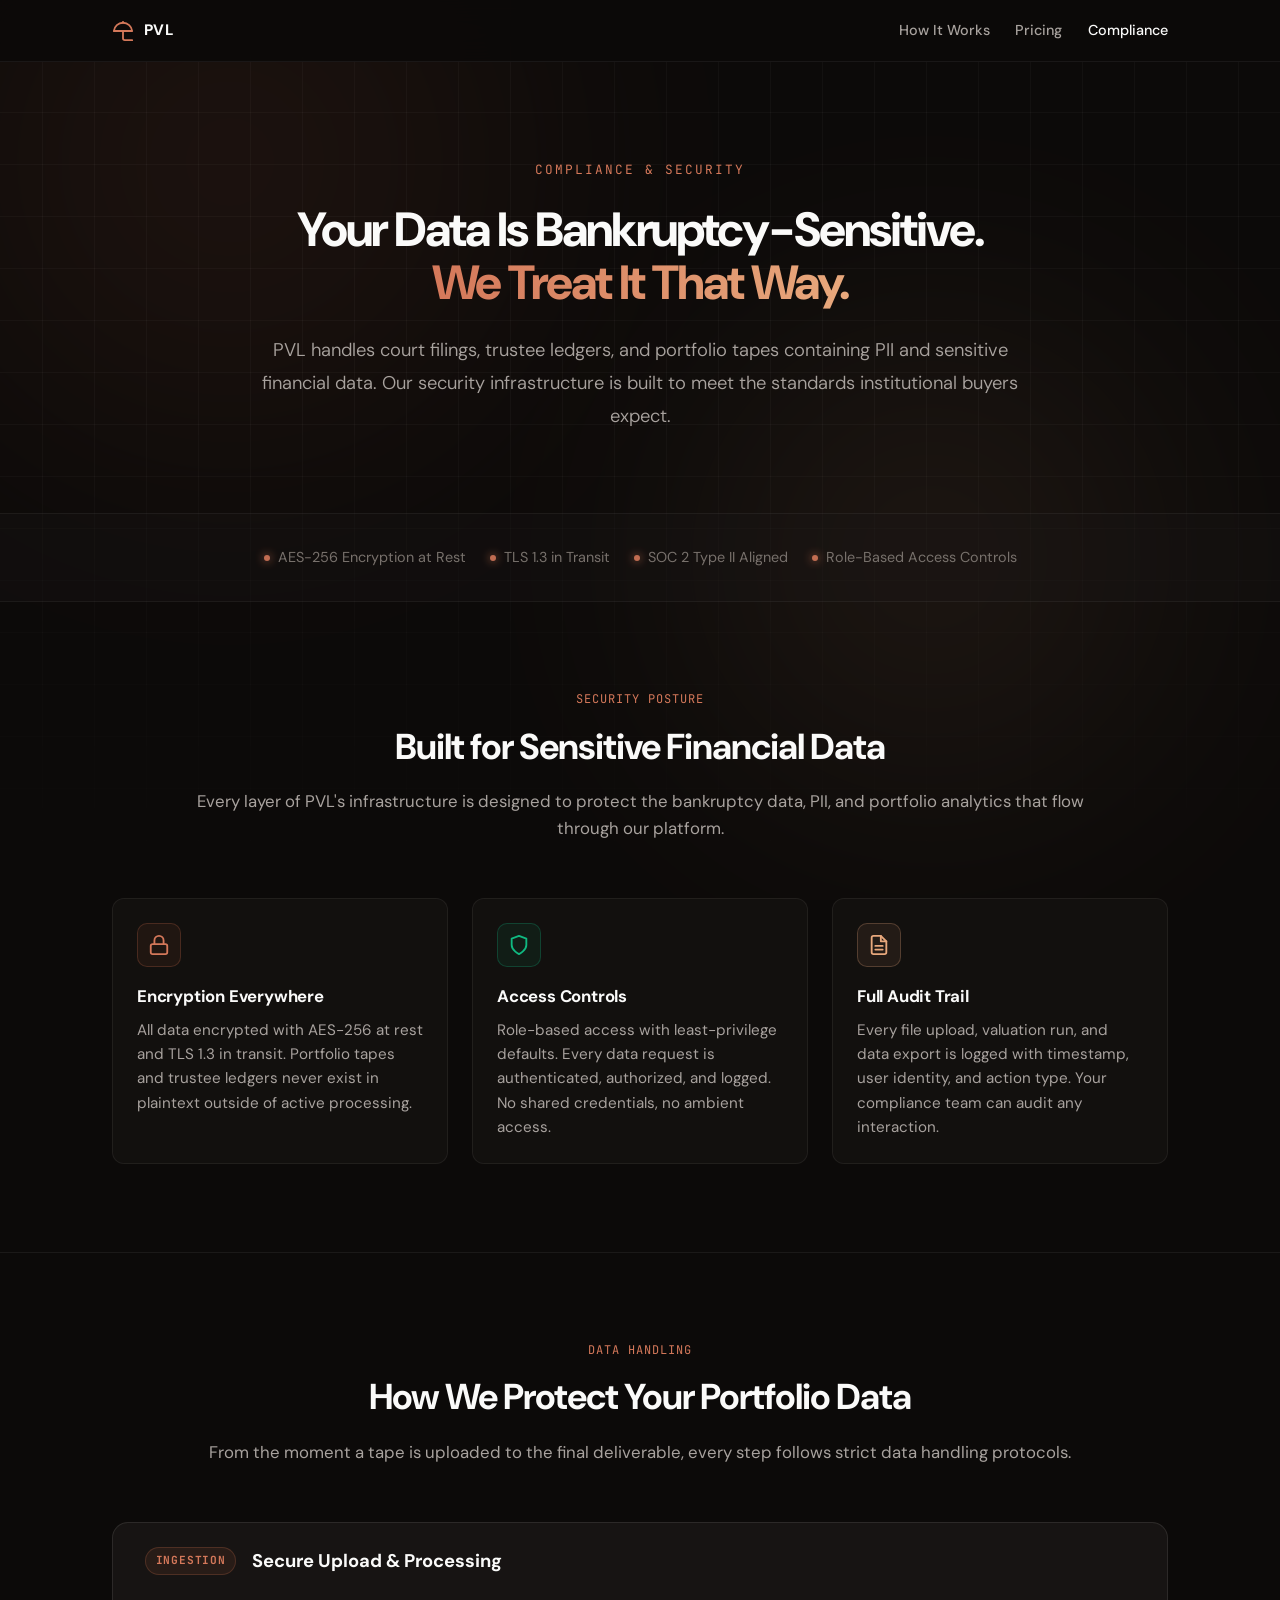
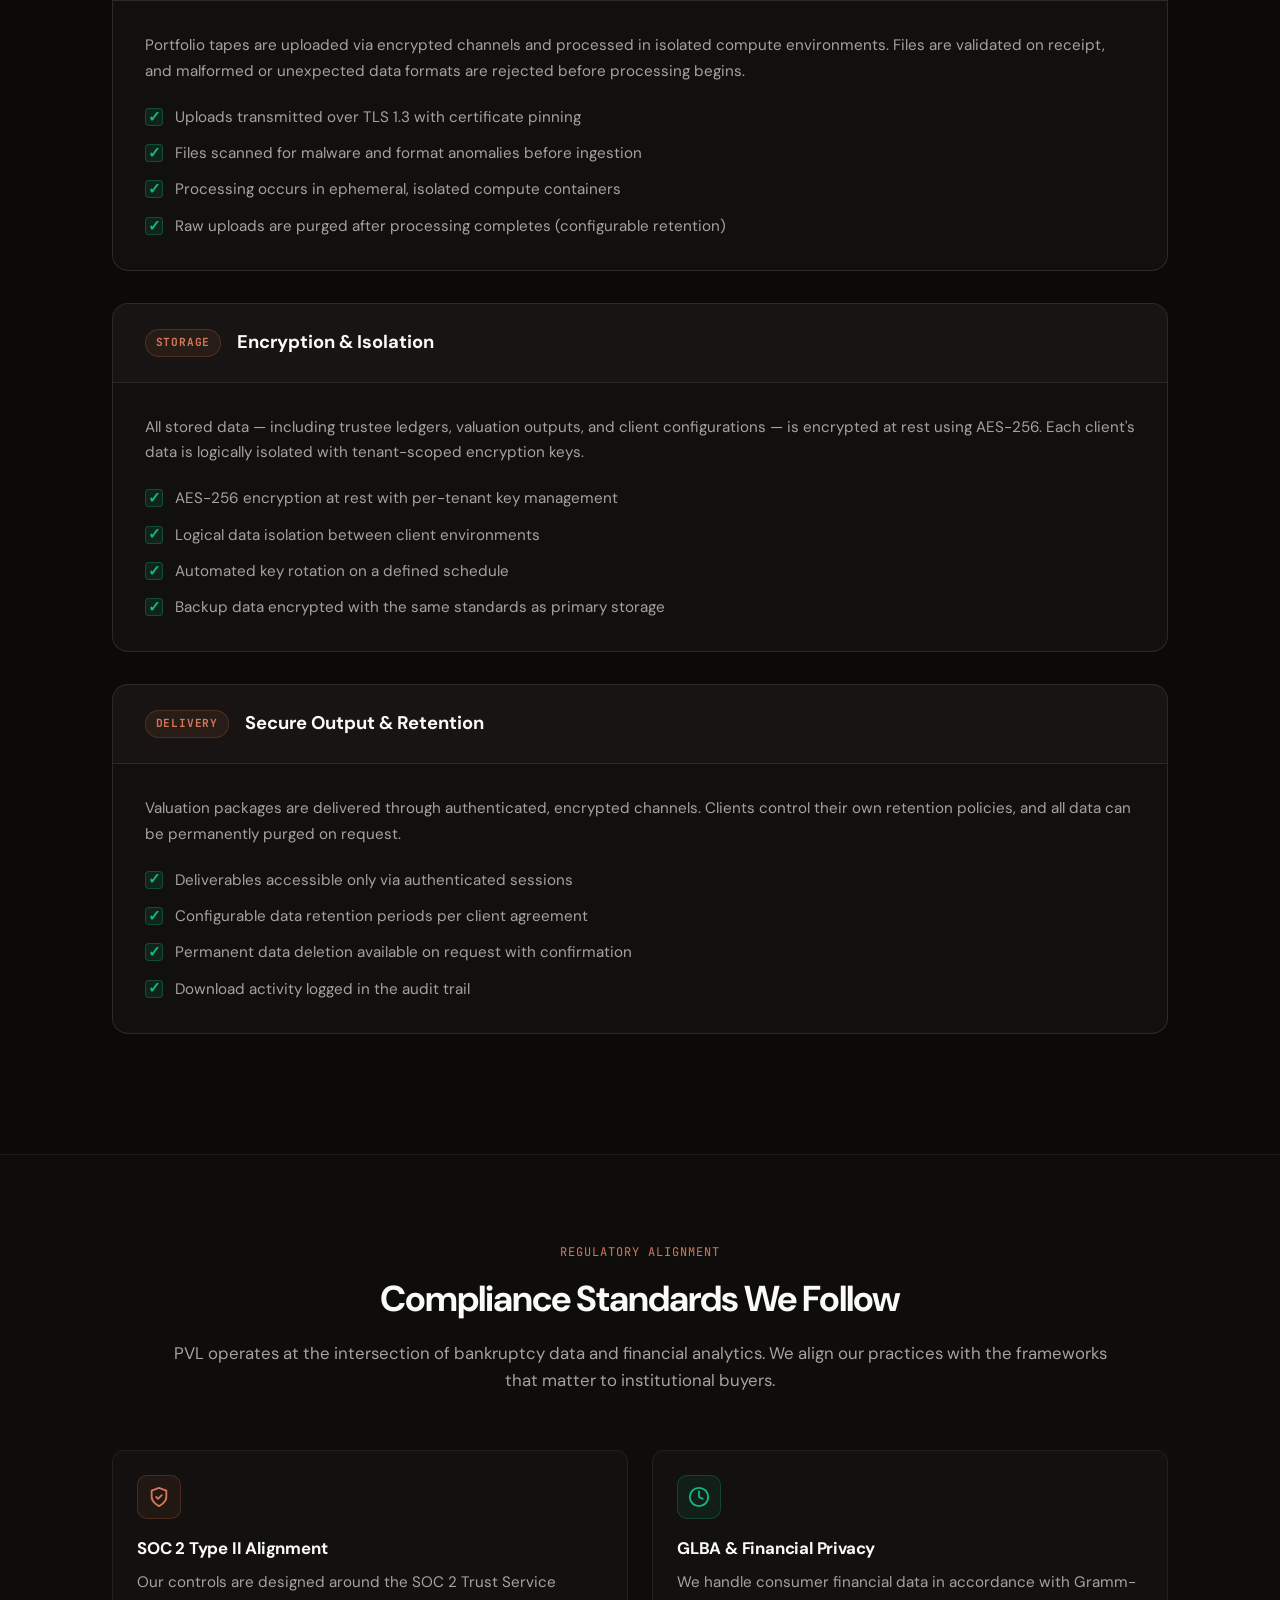
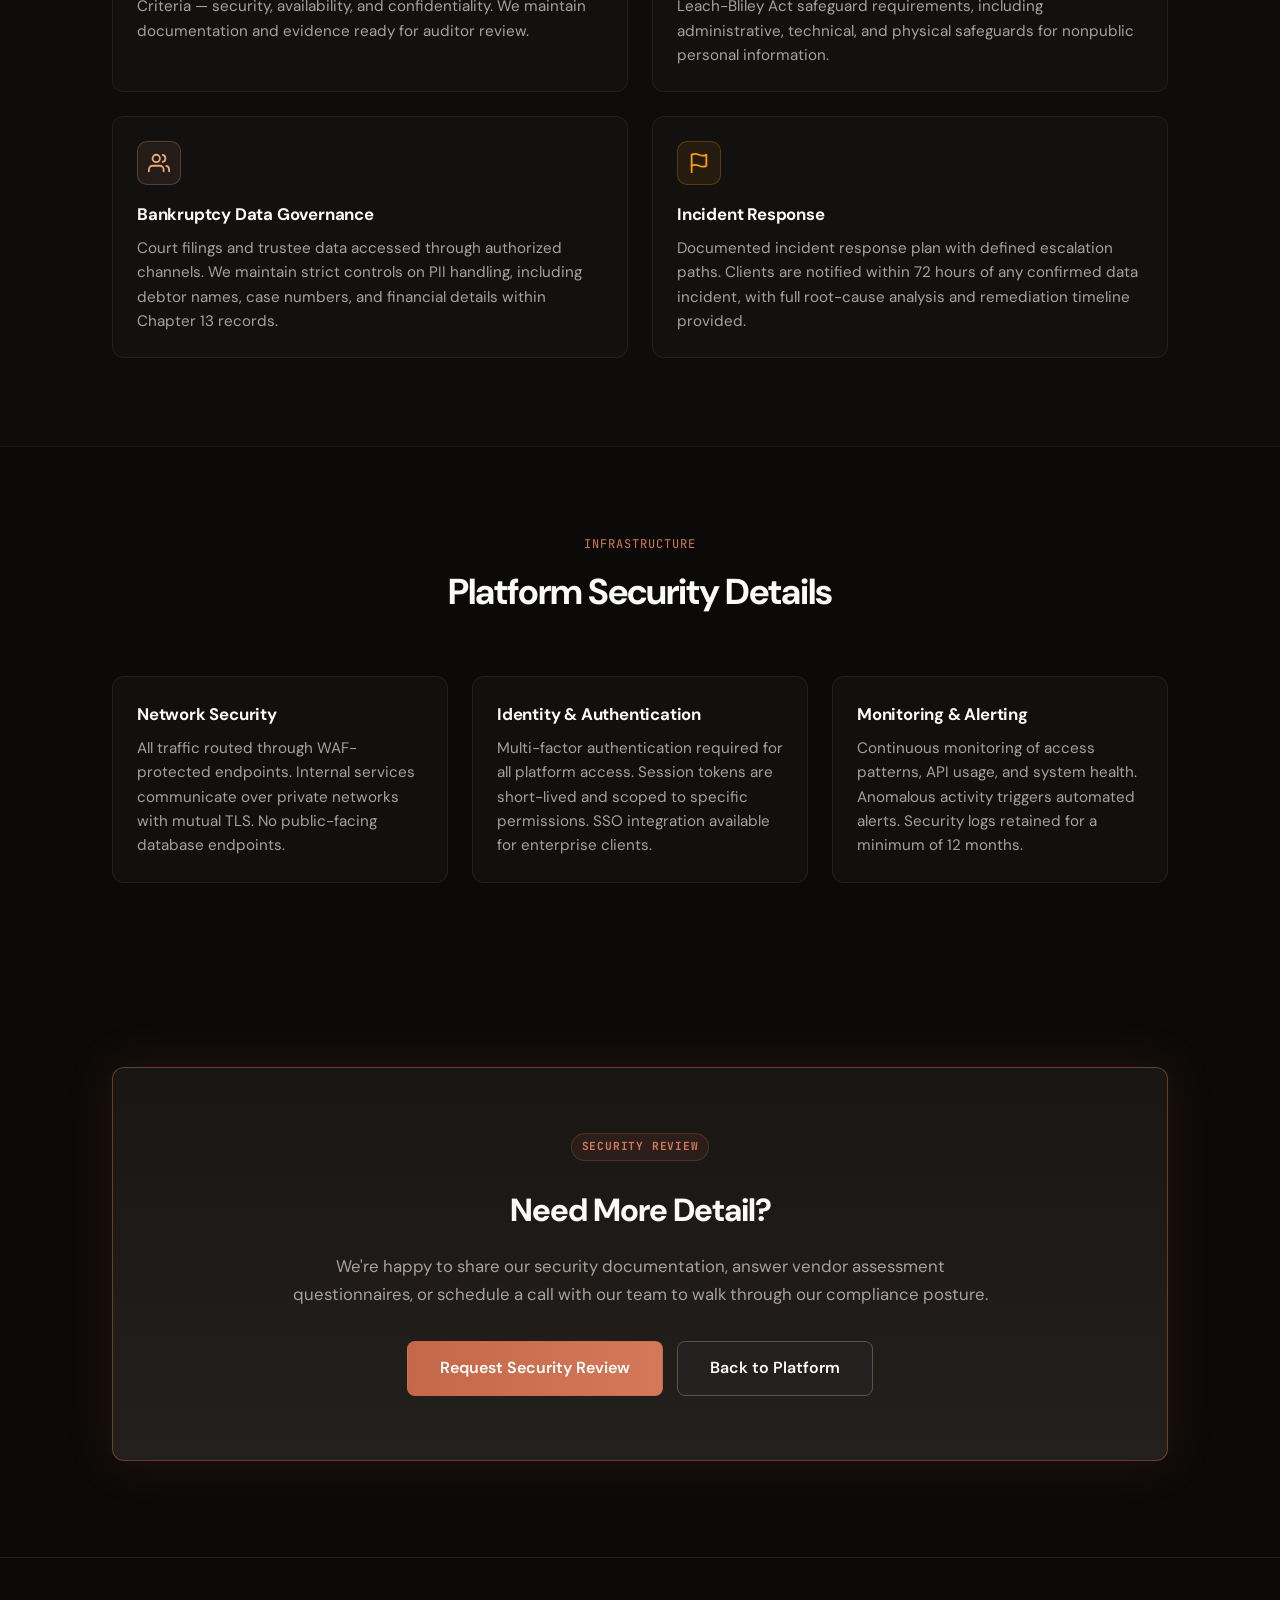
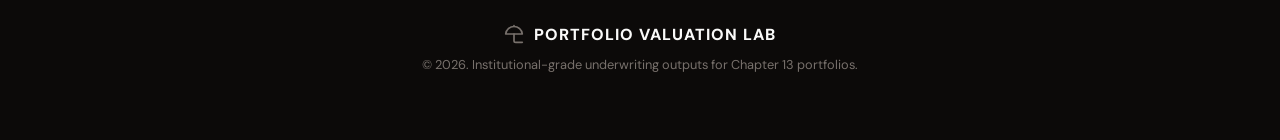
==== commit 209d4c20: "chore: remove Customer Portal links (portal decommissioned) The customer portal at portal.13pv.com i" ====
--- a/compliance.html
+++ b/compliance.html
@@ -172,7 +172,6 @@
         <a href="index.html#how">How It Works</a>
         <a href="index.html#pricing">Pricing</a>
         <a href="compliance.html" style="color: var(--text-main);">Compliance</a>
-        <a href="https://portal.13pv.com" class="btn-primary" style="padding: 0.5rem 1.25rem; font-size: 0.85rem;">Customer Portal</a>
       </div>
     </div>
   </nav>
--- a/styles.css
+++ b/styles.css
@@ -56,6 +56,7 @@
     linear-gradient(rgba(255, 255, 255, 0.03) 1px, transparent 1px),
     linear-gradient(90deg, rgba(255, 255, 255, 0.03) 1px, transparent 1px);
   background-size: 52px 52px;
+  background-position: center center;
   mask-image: linear-gradient(to bottom, black 45%, transparent 100%);
 }
 .neon-glow-1 {
@@ -128,6 +129,8 @@
   transition: 0.2s;
 }
 .nav-links a:hover { color: var(--text-main); }
+.nav-links a.btn-primary,
+.nav-links a.btn-primary:hover { color: white; }
 
 .mobile-menu-btn {
   display: none;
@@ -172,6 +175,7 @@
 
 /* --- HERO --- */
 .hero {
+  position: relative;
   min-height: 85vh;
   display: flex;
   align-items: center;
@@ -225,8 +229,8 @@
 .dot {
   width: 6px; height: 6px; border-radius: 50%;
   box-shadow: 0 0 10px currentColor;
-  background: var(--check-green);
-  color: var(--check-green);
+  background: var(--brand-glow);
+  color: var(--brand-glow);
   opacity: 0.9;
 }
 
@@ -457,23 +461,71 @@
   color: var(--text-dim);
 }
 
-/* --- SAMPLE OUTPUT --- */
-.sample-wrap {
-  border: 1px solid rgba(168,162,158,0.18);
-  border-radius: 16px;
-  overflow: hidden;
-  background: rgba(12,10,9,0.35);
-}
-.sample-head {
-  padding: 1.1rem 1.4rem;
-  border-bottom: 1px solid rgba(168,162,158,0.14);
+/* --- SECTION DIVIDER (inside Deliverables card) --- */
+.io-section-divider {
   display: flex;
   justify-content: space-between;
   align-items: center;
-  background: rgba(255,255,255,0.02);
-}
-.sample-head strong { letter-spacing: 0.2px; font-size: 0.95rem; }
-.sample-body { padding: 1.4rem; display: grid; gap: 1.0rem; }
+  margin-top: 1.5rem;
+  padding-top: 1.25rem;
+  border-top: 1px solid rgba(168,162,158,0.14);
+}
+.io-section-divider strong { letter-spacing: 0.2px; font-size: 0.9rem; }
+
+/* Output file tree */
+.output-pdf { color: var(--brand-glow); font-weight: 600; }
+
+/* Memo download cards */
+.memo-cards { display: grid; gap: 0.75rem; margin-top: 0.25rem; }
+.memo-card {
+  display: grid;
+  grid-template-columns: auto 1fr auto;
+  align-items: center;
+  gap: 1rem;
+  padding: 1.1rem 1.2rem;
+  border: 1px solid rgba(196,104,73,0.3);
+  border-radius: 10px;
+  background: rgba(196,104,73,0.06);
+  text-decoration: none;
+  color: inherit;
+  transition: border-color 0.2s, background 0.2s, transform 0.2s;
+}
+.memo-card:hover {
+  border-color: rgba(196,104,73,0.55);
+  background: rgba(196,104,73,0.10);
+  transform: translateY(-1px);
+}
+.memo-card-icon {
+  font-family: 'JetBrains Mono', monospace;
+  font-size: 0.65rem;
+  font-weight: 700;
+  letter-spacing: 1px;
+  padding: 0.35rem 0.6rem;
+  border-radius: 6px;
+  background: rgba(196,104,73,0.15);
+  border: 1px solid rgba(196,104,73,0.35);
+  color: var(--brand-glow);
+}
+.memo-card-title {
+  font-weight: 700;
+  font-size: 0.95rem;
+  color: var(--text-main);
+}
+.memo-card-desc {
+  font-size: 0.82rem;
+  color: var(--text-muted);
+  margin-top: 0.15rem;
+  line-height: 1.4;
+}
+.memo-card-action {
+  font-family: 'JetBrains Mono', monospace;
+  font-size: 0.75rem;
+  font-weight: 600;
+  color: var(--brand-glow);
+  white-space: nowrap;
+  letter-spacing: 0.3px;
+}
+.memo-card:hover .memo-card-action span { display: inline-block; transform: translateX(2px); }
 
 .kv-grid { display: grid; grid-template-columns: repeat(4, 1fr); gap: 0.9rem; }
 .kv {
@@ -495,6 +547,54 @@
 .file .fn { font-family: 'JetBrains Mono', monospace; font-weight: 700; font-size: 0.85rem; color: var(--text-main); }
 .file .fd { margin-top: 0.35rem; color: var(--text-muted); font-size: 0.85rem; }
 .file .meta { margin-top: 0.65rem; color: var(--text-dim); font-size: 0.75rem; font-family: 'JetBrains Mono', monospace; }
+
+/* Sample IC Memo PDFs */
+.memo-head {
+  margin-top: 0.4rem;
+  display: flex;
+  justify-content: space-between;
+  align-items: center;
+}
+.memo-head strong { letter-spacing: 0.2px; font-size: 0.95rem; color: var(--text-main); }
+.memos-grid { display: grid; grid-template-columns: repeat(2, 1fr); gap: 0.9rem; }
+.memo-file {
+  text-decoration: none;
+  color: inherit;
+  display: block;
+  transition: border-color 0.2s ease, background 0.2s ease, transform 0.2s ease;
+}
+.memo-file:hover {
+  border-color: rgba(196,104,73,0.5);
+  background: rgba(196,104,73,0.06);
+  transform: translateY(-1px);
+}
+.memo-top {
+  display: flex;
+  justify-content: space-between;
+  align-items: center;
+  gap: 0.75rem;
+}
+.memo-badge {
+  font-family: 'JetBrains Mono', monospace;
+  font-size: 0.65rem;
+  font-weight: 700;
+  letter-spacing: 1px;
+  padding: 0.2rem 0.5rem;
+  border-radius: 4px;
+  background: rgba(196,104,73,0.12);
+  border: 1px solid rgba(196,104,73,0.32);
+  color: var(--brand-glow);
+}
+.memo-cta {
+  margin-top: 0.75rem;
+  font-size: 0.8rem;
+  font-weight: 600;
+  color: var(--brand-glow);
+  font-family: 'JetBrains Mono', monospace;
+  text-transform: uppercase;
+  letter-spacing: 0.5px;
+}
+.memo-file:hover .memo-cta span { transform: translateX(2px); display: inline-block; }
 
 
 .bullets { list-style: none; display: grid; gap: 0.75rem; margin-top: 1rem; }
@@ -771,6 +871,29 @@
 }
 .pulse-price {
   animation: subtle-pulse 3s ease-in-out infinite;
+}
+
+/* Soft orange glow pulse for CTA buttons */
+@keyframes btn-glow-pulse {
+  0%, 100% {
+    box-shadow:
+      0 0 0 0 rgba(196, 104, 73, 0.35),
+      0 0 0 0 rgba(196, 104, 73, 0.20);
+  }
+  50% {
+    box-shadow:
+      0 0 0 4px rgba(196, 104, 73, 0.14),
+      0 0 22px 2px rgba(196, 104, 73, 0.42);
+  }
+}
+.btn-pulse {
+  animation: btn-glow-pulse 2.8s ease-in-out infinite;
+}
+.btn-pulse:hover {
+  animation: none;
+}
+@media (prefers-reduced-motion: reduce) {
+  .btn-pulse { animation: none; }
 }
 
 /* ============================================
@@ -811,8 +934,11 @@
   .section-header { margin-bottom: 2.5rem; }
   .kv-grid { grid-template-columns: 1fr 1fr; }
   .files-grid { grid-template-columns: 1fr; }
+  .memos-grid { grid-template-columns: 1fr; }
   .io-grid { grid-template-columns: 1fr; }
   .io-col { padding: 1.5rem; }
+  .memo-card { grid-template-columns: auto 1fr; }
+  .memo-card-action { grid-column: 1 / -1; }
   .io-col + .io-col { border-left: none; border-top: 1px solid rgba(168,162,158,0.14); }
 
   .grid-3 { grid-template-columns: 1fr; }
